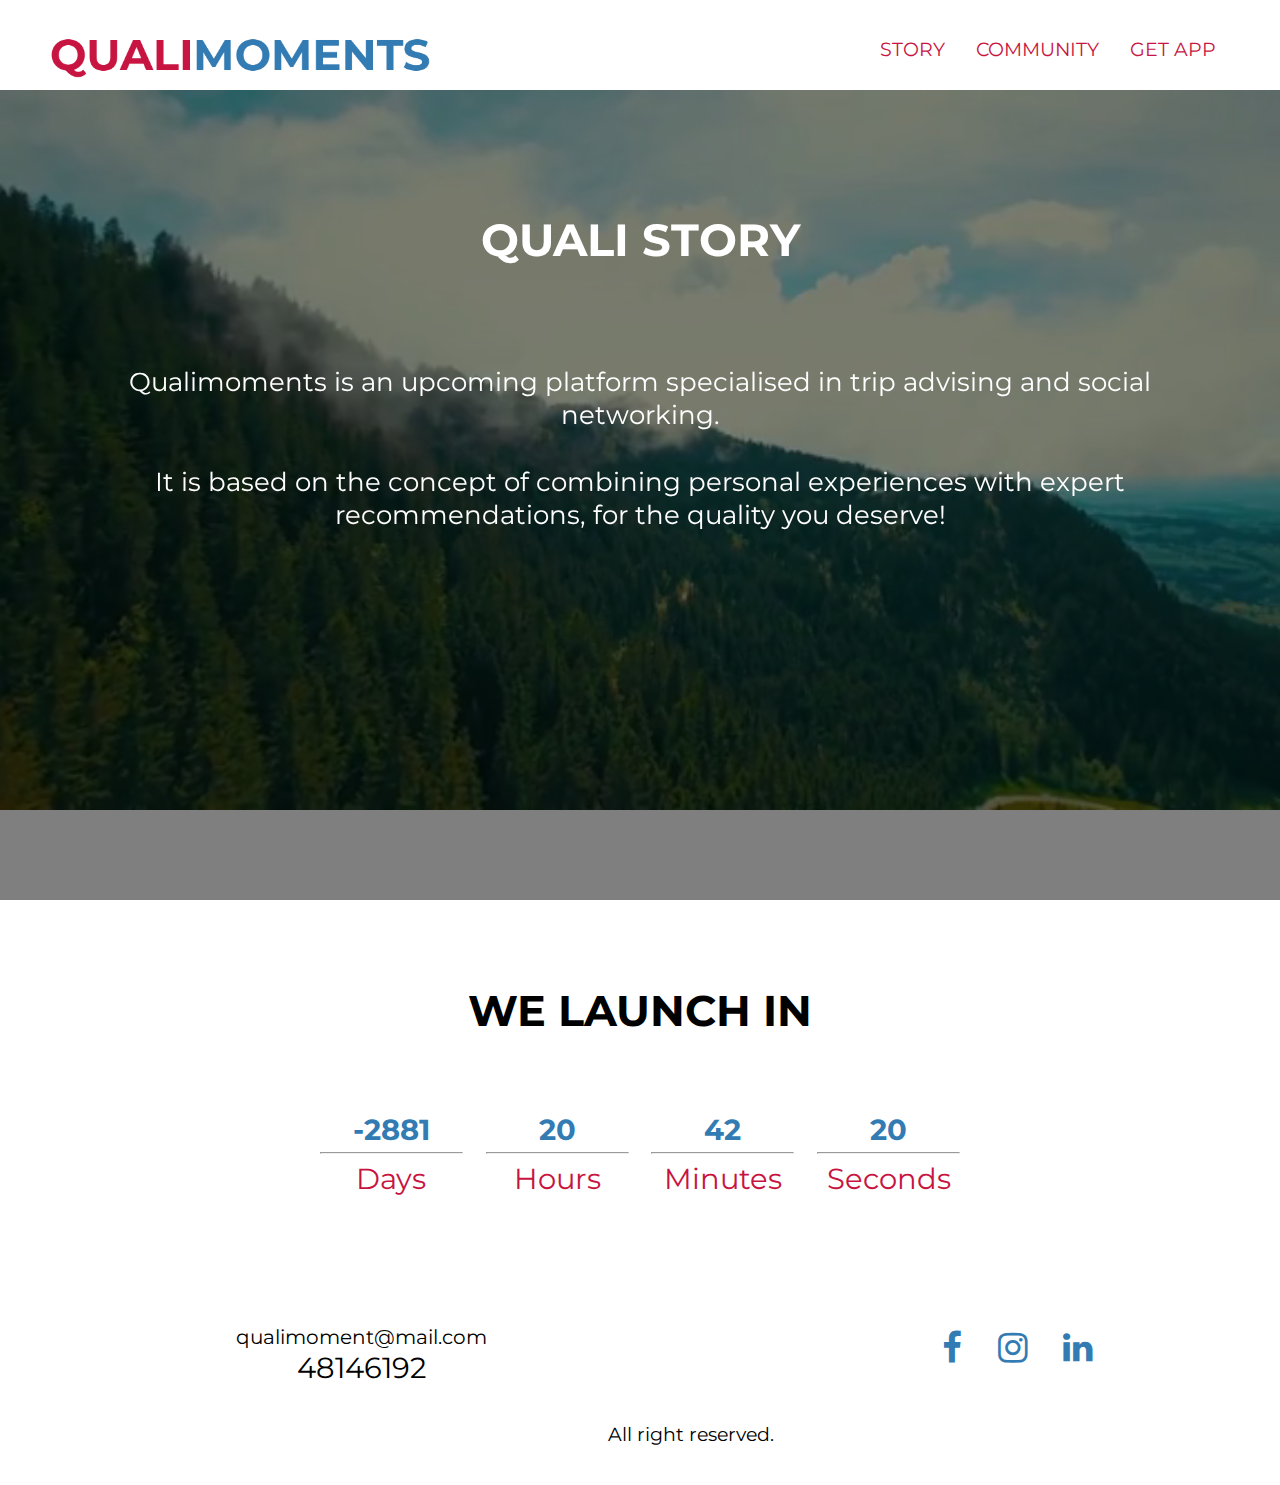
==== interaction/index.html @ 683f8f5b "Added the animation to the index and community pages" ====
<!DOCTYPE html>
<html>
<!-- Based on template from csslayoutgenerator.com -->

<head>
  <meta charset="utf-8" />
  <!--[if lt IE 9]><script src="https://cdnjs.cloudflare.com/ajax/libs/html5shiv/3.7.3/html5shiv.min.js"></script><![endif]-->
  <title>Qualimoments</title>
  <meta name="viewport" content="width=device-width, initial-scale=1">
  <meta name="keywords" content="" />
  <meta name="description" content="" />
  <link href="css/reset.css" rel="stylesheet">
  <link href="css/style.css" rel="stylesheet">
  <link href="https://fonts.googleapis.com/css?family=Montserrat" rel="stylesheet">
    
<link rel="stylesheet" href="https://cdnjs.cloudflare.com/ajax/libs/font-awesome/4.7.0/css/font-awesome.min.css">
    
</head>

<body>

  <div id="wrapper">
<!-- the heading of the page -->

      <header class="header">
      <div id="top">
      <img id="logo" src="images/logo.svg" alt="qualimoments">

      <nav class="dropdown">
      <img id="burger" src="images/menu.png" alt="menu" onclick="myFunction()" class="dropbtn">
      <ul id="myDropdown" class="dropdown-content">
      <li><a href="index.html">STORY</a></li>
      <li ><a href="Community.html">COMMUNITY</a></li>
      <li><a href="App.html">App</a></li>
      </ul>
      </nav>
          
      <nav id="tablet">
        <ul>
         <li><a href="index.html">STORY</a></li>
         <li ><a href="Community.html">COMMUNITY</a></li>
         <li><a href="App.html">GET APP</a></li>
        </ul>
     </nav>
      </div>

    </header>
    <!-- .header-->

    <main>

    <article>
        
    <section id="myVideo">
    <video autoplay muted loop>
  <source src="images/video.mp4" type="video/mp4">
</video>    
    <div class="video">
    <h1 id="quali">QUALI STORY</h1>    
    <p id="story">Qualimoments is an upcoming platform specialised in trip advising and social networking.<br><br>
    It is based on the concept of combining personal experiences with expert recommendations, for the quality you deserve! 

    </p>
        </div>
    </section>
        
        
    <section id="launch">
    <h2>WE LAUNCH IN</h2>
        <div id="clockdiv">
  <div>
    <span class="days"></span>
      <hr>
    <div class="smalltext">Days</div>
  </div>
  <div>
    <span class="hours"></span>
      <hr>
    <div class="smalltext">Hours</div>
  </div>
  <div>
    <span class="minutes"></span>
      <hr>
    <div class="smalltext">Minutes</div>
  </div>
  <div>
    <span class="seconds"></span>
      <hr>
    <div class="smalltext">Seconds</div>
  </div>
</div>
    </section>
    </article>
        
    </main>
    <!-- .content -->

    <footer class="footer">
    
        <div id=contact>
    <address id="email" ><a id="mail" href="mailto:qualimoment@mail.com">qualimoment@mail.com</a>
    </address>
    
    <p>48146192</p>
        </div>
        
           <ul class="social-buttons">
                 <li><a href="https://www.facebook.com/qualimoments/" class="social-btn"><i class="fa fa-facebook"></i></a></li><!-- facebook -->
                 <li><a href="https://www.instagram.com/qualimoments/" class="social-btn"><i class="fa fa-instagram"></i></a></li><!-- instagram -->
                  <li><a href="https://www.linkedin.com/company/qualimoments" class="social-btn"><i class="fa fa-linkedin"></i></a></li><!-- linkedin -->
               </ul>
        
      <p id="right">All right reserved.</p>

      <!-- Based on template from csslayoutgenerator.com -->

    </footer>
    <!-- .footer -->


  </div>
  <!-- .wrapper -->
    <script src="js/javascript.js"></script>

</body>

</html>
---- interaction/css/style.css ----
/* Based on template from csslayoutgenerator.com */

@keyframes slide-up {
  from {
    margin-top: 100%;
    height: 100%; 
  }

  to {
    margin-top: 40%;
    height: 100%;
  }
}

@keyframes slide-up2 {
  from {
    margin-top: 50%;
    height: 100%; 
  }

  to {
    margin-top: 10%;
    height: 100%;
  }
}

@keyframes slide-up3 {
  from {
    margin-top: 50%;
    height: 100%; 
  }

  to {
    margin-top: 10%;
    height: 100%;
  }
}

@keyframes icon {
  from {
    margin-top: 50%;
    height: 100%; 
  }

  to {
    margin-top: 10%;
    height: 100%;
  }
}

@keyframes icon2 {
  from {
    margin-top: 50%;
    height: 100%; 
  }

  to {
    margin-top: -1%;
    height: 100%;
  }
}

@keyframes icon3 {
  from {
    margin-top: 8%;
    height: 100%; 
  }

  to {
    margin-top: -3%;
    height: 100%;
  }
}
body {    font-family: 'Montserrat', sans-serif;
  
}

strong {
  font-weight: bold;
}

h1,
h2,
h3,
h4,
h5,
h6 {
 
}

h1 {text-align: center;
   font-weight: bold; 
    font-size: 2.8em;  
}

p{text-align: center;
   font-size: 1em;
    line-height: 1.3em;
}

h2 {text-align: center;
    font-weight: bold; 
    font-size: 1.5em;  
}

#wrapper {
  max-width: 100%;
  margin: 0 auto;
}


/* Header
-----------------------------------------------------------------------------*/

header {
  height: 4em;
  background-color: white;
  padding: 1%;
}

#logo {width: 90%;
       grid-area:left;
       padding-top: 3%;
}

#burger {width: 110%;
         padding-right:13%;
         padding-top:20%;
}

#top { display: grid;
       grid-template-areas:
       'left left right';
       padding-left: 3%;
       padding-right:  3%;
}

.dropdown {
    position: relative;
    display: inline-block;
    grid-area:right;
}

.dropdown-content {
    display: none;
    position: absolute;
    background-color: white;
    width: 58vh;
    box-shadow: 0px 8px 16px 0px rgba(0,0,0,0.2);
    z-index: 1;
    transform: translateX(-86%);
}

.dropdown-content a {
    color: black;
    padding: 12px 16px;
    text-decoration: none;
    display: block;
    text-align: center;
}

.dropdown-content a:hover {background-color: #ddd}

.show {display:block;}

nav {
  text-align: right;

}

li { display: inline;
}


/* Middle
-----------------------------------------------------------------------------*/

#tablet {display: none;
    
}

#myVideo {
    position: relative;
    text-align: center;
    overflow: hidden;
    height:100vh;
}

.video {
    position: absolute;
    top: 0;
    background: rgba(0, 0, 0, 0.5);
    color: white;
    height: 100%;
    
    
}
video{
    height:100%;
    transform: translateX(-50%); 
    
}

.source{
    height: 100%
}

#quali{
    margin-top: 40%;
    margin-left: 1%;
    margin-right: 1%;
    animation-name: slide-up;
    animation-duration: 1s;
}

#story{padding: 5%;
       margin-top: 3%;
       font-size: 1.3em;
   
}

#launch{
    margin-top: 7%;
}

#clockdiv{display:flex;
         justify-content: space-between;
         margin-left: 6%;
         margin-right: 6%;
    
         
}

#clockdiv > div{
   margin-top: 5%;
    background-color: white;
    display: inline-block;
    text-align: center;
    
}

#clockdiv div > span{
    color: #337bb3;
    font-weight: bolder;
    display: inline-block;
    
}

.smalltext{
    padding-top: 2%;
    font-size: 0.7em;
    color: #c71441;
}

hr {width: 13vw;
    
}



#welcome {margin-top: 2%;
          
}

#community {font-size:2em; 
            margin-top: 5%;
            margin-bottom: 8%;
            margin-left: 2%;
            margin-right: 2%;
}



#intro {background-color: #337bb3;
        color: white;
        padding-top: 7%;
        padding-bottom:7%;
}


.page2 {padding: 3%;
}


#reviews {display: flex;
          flex-wrap: nowrap;
          text-align: center;
          width: 100%;
          overflow-x: auto;
          margin-left: 4%;
        
    }
#reviews div{min-width:70vw;
             padding:7%;
             font-size: 0.8em;
}

h6 {color:  #c71441;
    margin-top: 5%;
    font-weight: bold;
}

#How {margin-top: 8%;
}


#features {margin-top: 8%;
           background-color: #337bb3;
           color: white;
           text-align: center;
           padding-bottom: 8%;
}
#sign {margin-bottom: 8%;
       padding-top: 8%;       
}


#get {font-size:2em; 
            margin-top: 5%;
            margin-bottom: 8%;
            margin-left: 2%;
            margin-right: 2%;
}
#blue {text-align: center;}

.icons {
    color: white;
    margin-top: 8%;    
}



.i {font-weight: bold;  
    animation-name: icon;
    animation-duration: 1s;
}

.fas { margin-right:4%;
       font-size: 1.4em;    
}

#keep {margin-top: 8%;
       text-align: center;    
}

#subscribe {margin: 5%;
}

h4 {margin: auto;
    margin-top: 4%;
    border:1px inset; 
    border-radius: 12px;
    max-width: 50%;
    padding-top: 1.5%;
    padding-bottom: 1.5%;
}

button {background-color:#c71441;
        color: white;
        border-radius: 12px;
        width: 50%;
        padding-top: 1.5%;
        padding-bottom: 1.5%;
        margin-top: 2%;
    
}

#wait { padding: 4%;
        display: block;
        margin: auto;
}

#app {max-width: 95%;
      padding-top:8%;
      padding-bottom:8%;
      display: block;
      margin: auto;
    }

.download {max-width: 50%;
           padding-bottom: 8%;
           display: block;
           margin-left: auto;
           margin-right: auto;
          
}
#google {max-width: 49%;}

/* Footer
-----------------------------------------------------------------------------*/

footer {
  height: auto;
  padding-top: 7%;
  font-size: 0.6em;
  padding-bottom: 3%;
  text-align: center;
  
}

#email {text-align: center;
       
}
#mail {text-decoration: none;
       font-size: 0.7em;  
       color: black;       
}
#contact {font-size: 2em;
          margin-bottom:5%;
          margin-top: 5%;
          
}

/*Here goes Social Media*/
.social-buttons {text-align: center;
padding-left: 2%;
padding-bottom: 2%;
}


.social-btn {font-size: 3em;
margin: 1%;
text-align: center;
color: #337bb3;
}


    
    /* ---------768px -------- */
@media only screen and (min-width: 768px) { /* gul */
.dropdown {display: none;
}
     
 #tablet {display: flow-root;
          margin-top: 5%; 
          grid-area:right;        
}
    
#logo { max-width: 80%;
        
    }
    
#top{display: grid;
     grid-template-areas:
     'left right right';
     padding-left: 3%;
     padding-right:  3%;
        
}    
#tablet ul li a {
        color: #c71441;
        text-decoration: none;
        font-size:1.2em; 
}
    
#tablet a:hover{color: black;
}
    
 #tablet ul li {padding: 2%;
}
    
#myVideo {height:70vh; 
}
  
video{transform: translateX(0);
    height:auto;
    width:100%
    }
.video {height: 100%;

    
}
    
#quali{margin-top: 10%;
       margin-left:  0%;
       margin-right:  0%;
    animation: slide-up2;
    animation-duration: 1s;
}
    
#story {font-size: 1.5em;
        
 }  
    
#launch{margin-bottom: -2%;
}    
    
#clockdiv{margin-left: 25%;
          margin-right: 25%;
          margin-top: 4%;
}
    
#clockdiv div > span{ font-size: 1.2em;
}
    
hr {width: 10vw;
}

    
.smalltext{font-size: 1.2em;
}

#intro {font-size: 1.3em;
        
}
    
#reviews div{min-width:60vw;
             padding:2%;
             font-size:1em;
}
#three {display: flex;
        justify-content: space-around;
}
    
#sign {padding-top:5%; 
       margin-bottom: 5%;
}
    
.icons {margin-top:2%;
        max-width: 33%;
       animation-name: icon2;
       animation-duration: 1s;
}
    
    
.i {margin-bottom: 2%;
    
        
    }
    
#click {display: flex;
        justify-content: space-between;
        padding-left:23%;
        padding-right: 23%;
        margin-top: 1%;
}
    
button {max-width:40%;
        margin-top: 1%;
        margin-bottom: 1%;
}       
h4 {width: 40%;
    margin: 0%;
    margin-top: 1%;
    margin-bottom: 1%;
    } 
    
#keep{margin-bottom: -2%;
    
    }

#wait {font-size: 1.5em;
       max-width: 77%;
       padding-top: 0%;
}    
#app {width: 60%;
      padding: 0%;
    
}
    
#subscribe{margin:3%;
        
    }
    
#google{height: 3em;
        max-width: 20%;
        padding-left: 20%;
        
} 
    
#apple { max-width: 20%;
         height: 3em;
         padding-right: 20%;
        
    }   
#stores {display: flex;
         justify-content: space-around;
         margin-top:5%; 
     
}
    
.download {
           padding-bottom: 0%;
           margin-right: 0%;
           margin-left: 0%;
    } 
    
#mobile {display: none;}
    
#contact {grid-area:left;
} 
.social-buttons {grid-area:right;
                 margin-top: 5%;
                 padding-top:3.5%;
}
#right {grid-area:bottom;
        margin-left: 7%;
}
    
.footer {display: grid;
         grid-template-areas:
         'left  right'
         'bottom bottom' ;
          margin-top: 2%;
}
}

   /* ---------- 1000px ----------- */
@media only screen and (min-width: 1000px) { /* gul */
#tablet {margin-top: 4%; 
                 
}

#story { font-size: 1.6em;
        
    }  
    
#myVideo {height:90vh; 
}
    
#quali {animation-name: slide-up3;
        animation-duration: 1s;
    }
#launch h2 {font-size:2.7em;
    
}
    
   
#clockdiv div > span{ font-size: 1.8em;
}
    
hr {width: 11vw;
}

    
.smalltext{font-size: 1.8em;
}
    
  #community {font-size:2.3em; 
            margin-top: 3%;
            margin-bottom: 3%;
            
}
    
#intro {padding-top: 3%;
        padding-bottom:3%;
}
    
#intro p{display: block;
        margin: auto;
        max-width: 70%;
        font-size:1.3em; 
    }
#welcome {margin-top: 2%;
    }
    
#How { font-size: 2em;
       margin-top: 4%;
}
    
#reviews div{min-width:30vw;
             padding:2%;
             font-size:1.2em;
}
    
#sign {font-size: 2em;
       padding-top:4%;
}
 
#features {margin-top: 4%;
           padding-bottom: 4%;
}
    
.icons {margin-top:0%;
        max-width: 33%;
        animation-name: icon3;
        animation-duration: 1s;
}

.i {font-size: 1.3em;
}

button {max-width:47%;
        margin-top: 1%;
        margin-bottom: 1%;
}       
h4 {width: 47%;
    margin: 0%;
    margin-top: 1%;
    margin-bottom: 1%;
    } 
    
    
#click {
        padding-left:20%;
        padding-right:20%;
        margin-top: 1%;
}

        
#keep { margin-top: 4%;
}
 
#keep h2 {font-size: 2em;
    }  
#subscribe {font-size: 1.6em;
        
    }
#contact {font-size: 3em;
}
    /*
.get {grid-area: menu;} 
#wait{grid-area: left;
       margin: 0%;
       padding: 0%;
}
#app {grid-area: right;
      margin: 0%;
      display:inline-block;
       }
#stores {grid-area: bottom;}
        
#article {display: grid;
        grid-template-areas:
         'menu  right'
         'left  right'
         'bottom  right';
}    
    
    #mobile {display: none;} */
   
 #article{ display: flex;
           justify-content: space-around;
          margin-top: 8%;
          padding-left: 8%;
          padding-right: 8%;
    }
 #app{ display: none;}


  
  #get {font-size:2.3em; 
        margin-top: 3%;
        margin-bottom: 3%;
       text-align: left;
       margin-left: 0%;
            
}

    
#wait {text-align: left;
       margin: 0%;
       padding-left: 0%;
}
#google {padding-left: 0%;
         max-width: 100%;}

#apple {max-width: 100%;}
    
#flex { max-width: 50%; 
        }
 
#mobile {display: flow-root;
        width: 50%;
          
}
.download {padding-right: 15%;} 

.social-buttons{font-size: 1.2em;
}
    
.social-buttons li{padding-left: 4%;
}
    
 #right { font-size: 2em;
          margin-left: 8%;
    }

  
}
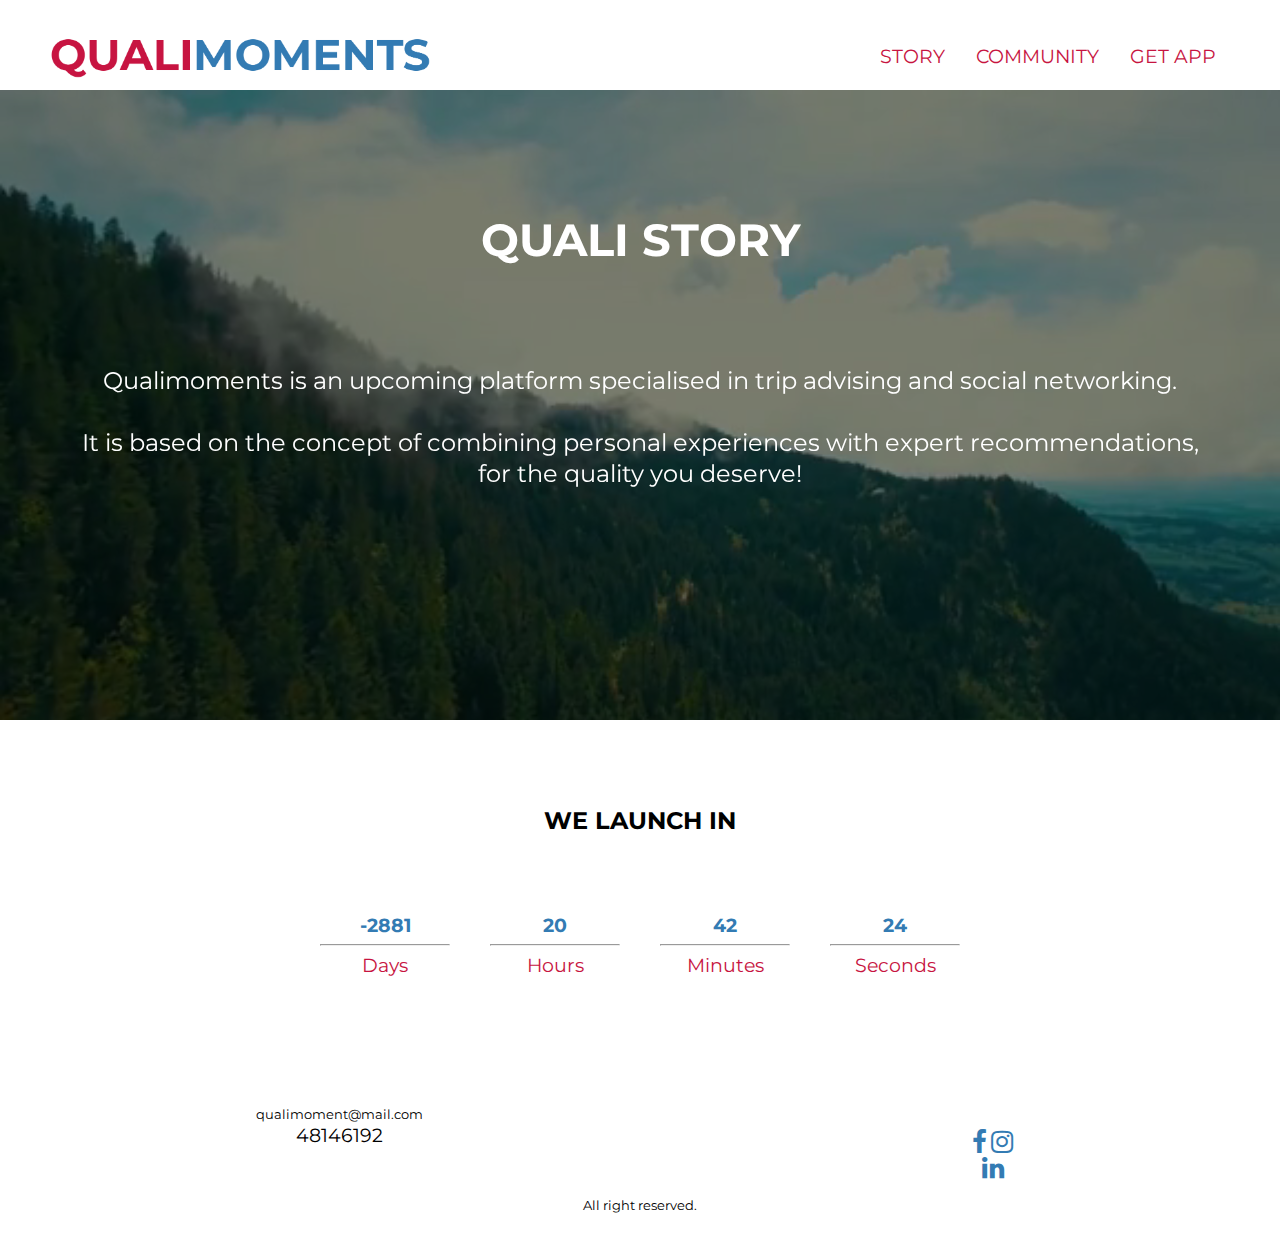
==== commit f9178224: "minor thing in the desk top virsion" ====
--- a/interaction/index.html
+++ b/interaction/index.html
@@ -31,7 +31,7 @@
       <ul id="myDropdown" class="dropdown-content">
       <li><a href="index.html">STORY</a></li>
       <li ><a href="Community.html">COMMUNITY</a></li>
-      <li><a href="App.html">App</a></li>
+      <li><a href="App.html">GET APP</a></li>
       </ul>
       </nav>
           
@@ -96,7 +96,7 @@
     <!-- .content -->
 
     <footer class="footer">
-    
+    <div id="last">
         <div id=contact>
     <address id="email" ><a id="mail" href="mailto:qualimoment@mail.com">qualimoment@mail.com</a>
     </address>
@@ -109,8 +109,9 @@
                  <li><a href="https://www.instagram.com/qualimoments/" class="social-btn"><i class="fa fa-instagram"></i></a></li><!-- instagram -->
                   <li><a href="https://www.linkedin.com/company/qualimoments" class="social-btn"><i class="fa fa-linkedin"></i></a></li><!-- linkedin -->
                </ul>
+        </div>
+      <p id="right">All right reserved.</p>
         
-      <p id="right">All right reserved.</p>
 
       <!-- Based on template from csslayoutgenerator.com -->
 
--- a/interaction/css/style.css
+++ b/interaction/css/style.css
@@ -376,6 +376,7 @@
       display: block;
       margin: auto;
     }
+#mobile {display: none;}
 
 .download {max-width: 50%;
            padding-bottom: 8%;
@@ -585,29 +586,43 @@
            margin-left: 0%;
     } 
     
-#mobile {display: none;}
-    
-#contact {grid-area:left;
+
+    
+#last {display: flex;
+       justify-content: space-between;
+       margin-left: 20%;
+       margin-right: 20%;
 } 
-.social-buttons {grid-area:right;
+    
+    #contact{max-width: 50%;}
+.social-buttons {font-size: 0.9em;
                  margin-top: 5%;
                  padding-top:3.5%;
-}
-#right {grid-area:bottom;
-        margin-left: 7%;
-}
-    
-.footer {display: grid;
-         grid-template-areas:
-         'left  right'
-         'bottom bottom' ;
+                 max-width: 50%;
+}
+    
+    .social-btn{margin-right: 1%;}
+        
+    }
+#right {font-size: 1.4em;}
+    
+.footer {
           margin-top: 2%;
+         
 }
 }
 
    /* ---------- 1000px ----------- */
 @media only screen and (min-width: 1000px) { /* gul */
-#tablet {margin-top: 4%; 
+
+.header{height: 3em;
+}
+    
+#logo {padding-top: 0%;
+}
+    
+#tablet {margin-top: 2%;
+         font-size: 1.4em;
                  
 }
 
@@ -669,14 +684,17 @@
  
 #features {margin-top: 4%;
            padding-bottom: 4%;
+           
 }
     
 .icons {margin-top:0%;
         max-width: 33%;
         animation-name: icon3;
         animation-duration: 1s;
-}
-
+        
+}
+ 
+    
 .i {font-size: 1.3em;
 }
 
@@ -765,15 +783,21 @@
           
 }
 .download {padding-right: 15%;} 
+  
 
 .social-buttons{font-size: 1.2em;
-}
+    
+}
+    
+.social-buttons li a:hover{color:#7bacd2; }
     
 .social-buttons li{padding-left: 4%;
 }
     
  #right { font-size: 2em;
-          margin-left: 8%;
+          padding-left: 45%;
+          
+          
     }
 
   
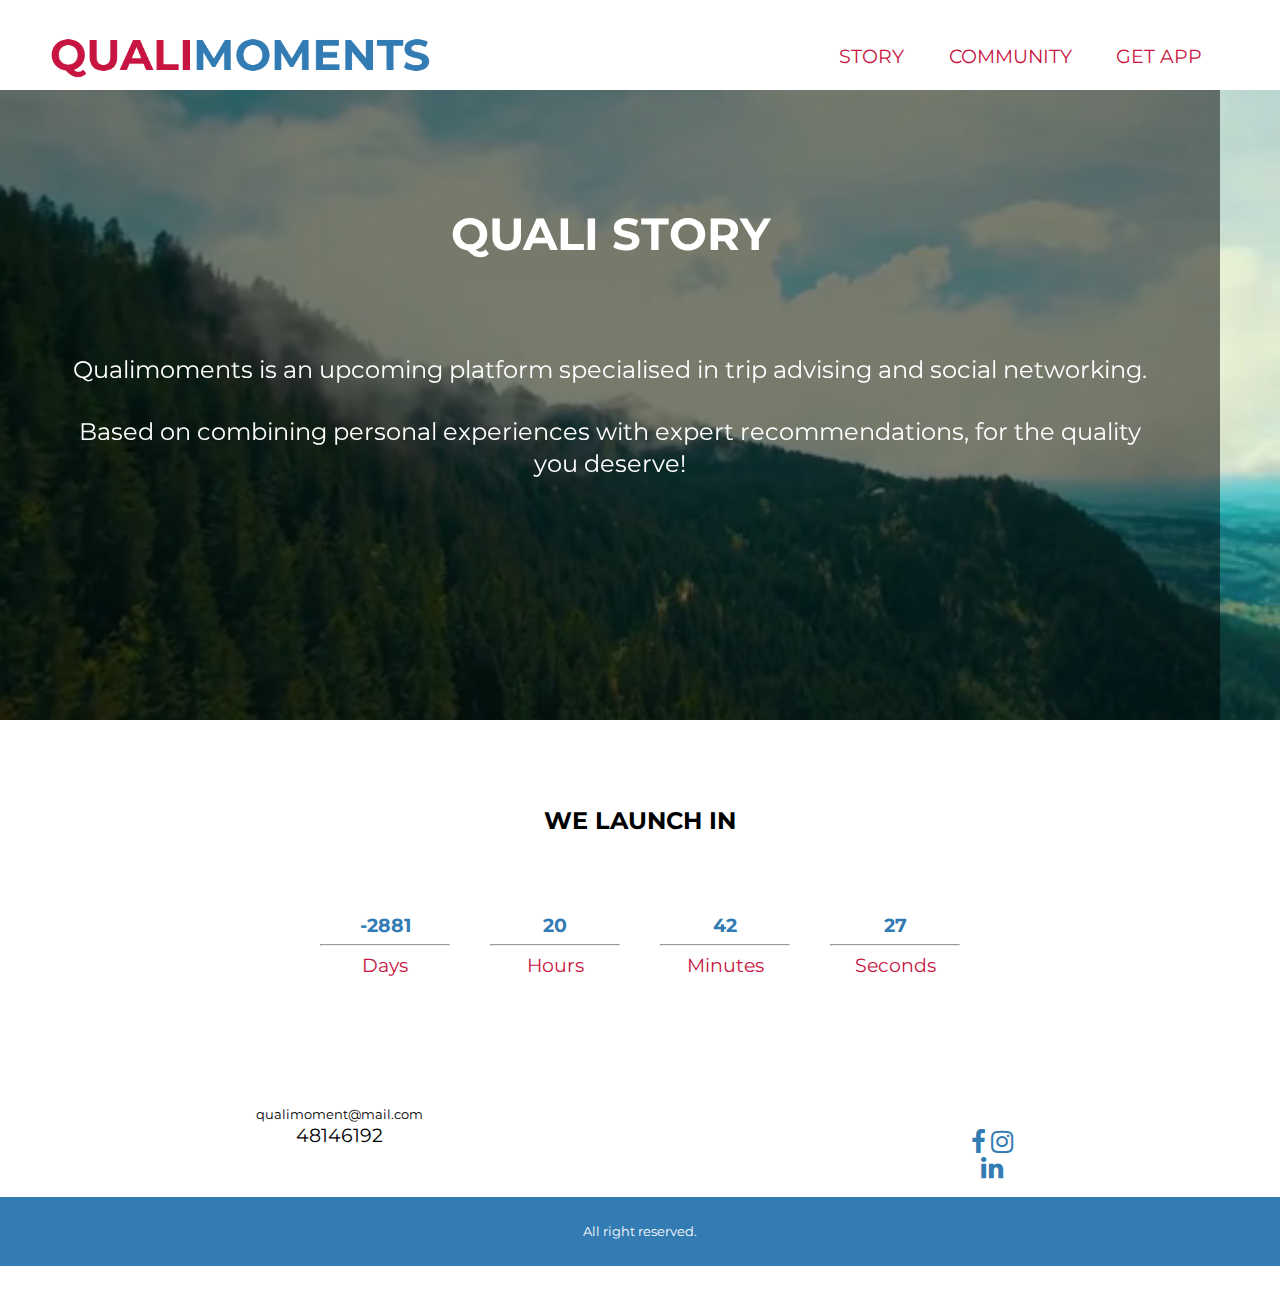
==== commit 3d3e90c4: "Adjust the index page (mobile version)" ====
--- a/interaction/index.html
+++ b/interaction/index.html
@@ -57,8 +57,8 @@
 </video>    
     <div class="video">
     <h1 id="quali">QUALI STORY</h1>    
-    <p id="story">Qualimoments is an upcoming platform specialised in trip advising and social networking.<br><br>
-    It is based on the concept of combining personal experiences with expert recommendations, for the quality you deserve! 
+    <p id="story">Qualimoments is an upcoming platform specialised in trip advising and social networking. <br><br>
+    Based on combining personal experiences with expert recommendations, for the quality you deserve! 
 
     </p>
         </div>
--- a/interaction/css/style.css
+++ b/interaction/css/style.css
@@ -123,9 +123,9 @@
        padding-top: 3%;
 }
 
-#burger {width: 110%;
+#burger {width: 12vw;
          padding-right:13%;
-         padding-top:20%;
+         padding-top:5%;
 }
 
 #top { display: grid;
@@ -140,6 +140,7 @@
     display: inline-block;
     grid-area:right;
 }
+
 
 .dropdown-content {
     display: none;
@@ -148,12 +149,12 @@
     width: 58vh;
     box-shadow: 0px 8px 16px 0px rgba(0,0,0,0.2);
     z-index: 1;
-    transform: translateX(-86%);
+    transform: translateX(-82.8%);
 }
 
 .dropdown-content a {
     color: black;
-    padding: 12px 16px;
+    
     text-decoration: none;
     display: block;
     text-align: center;
@@ -169,6 +170,8 @@
 }
 
 li { display: inline;
+     margin-bottom: 2%;
+    margin-right: 2%;
 }
 
 
@@ -398,6 +401,11 @@
   text-align: center;
   
 }
+
+#right { background-color:  #337bb3;
+         color: white;
+         padding-bottom: 2%;
+         padding-top: 2%;}
 
 #email {text-align: center;
        
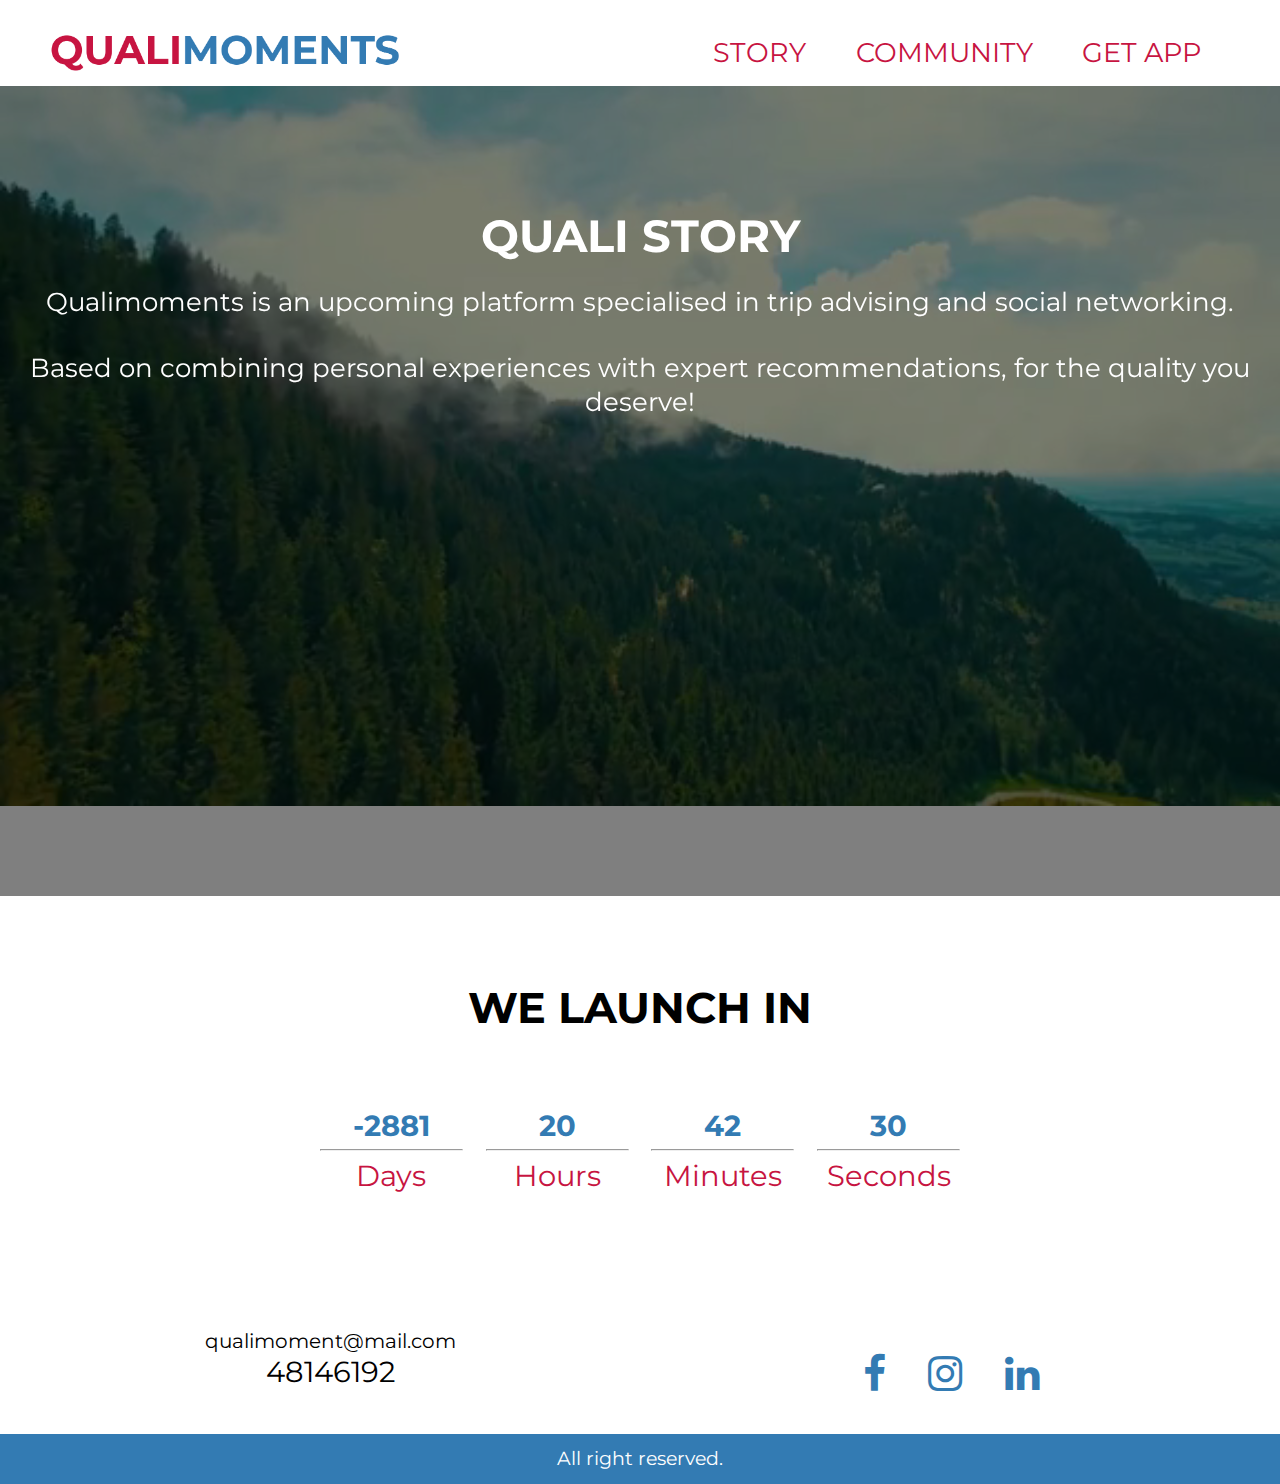
==== commit 76b1c722: "last modification" ====
--- a/interaction/index.html
+++ b/interaction/index.html
@@ -56,11 +56,13 @@
   <source src="images/video.mp4" type="video/mp4">
 </video>    
     <div class="video">
+       
     <h1 id="quali">QUALI STORY</h1>    
     <p id="story">Qualimoments is an upcoming platform specialised in trip advising and social networking. <br><br>
     Based on combining personal experiences with expert recommendations, for the quality you deserve! 
 
     </p>
+        
         </div>
     </section>
         
--- a/interaction/css/style.css
+++ b/interaction/css/style.css
@@ -205,7 +205,7 @@
 }
 
 .source{
-    height: 100%
+    height: 100%;
 }
 
 #quali{
@@ -397,7 +397,7 @@
   height: auto;
   padding-top: 7%;
   font-size: 0.6em;
-  padding-bottom: 3%;
+  
   text-align: center;
   
 }
@@ -433,16 +433,15 @@
 color: #337bb3;
 }
 
-
-    
-    /* ---------768px -------- */
-@media only screen and (min-width: 768px) { /* gul */
+   /* ---------560px -------- */
+@media only screen and (min-width: 560px) { /* gul */
+    
 .dropdown {display: none;
 }
      
  #tablet {display: flow-root;
           margin-top: 5%; 
-          grid-area:right;        
+          grid-area:right;           
 }
     
 #logo { max-width: 80%;
@@ -452,33 +451,69 @@
 #top{display: grid;
      grid-template-areas:
      'left right right';
-     padding-left: 3%;
-     padding-right:  3%;
+     margin-top: 2%;
         
 }    
 #tablet ul li a {
         color: #c71441;
         text-decoration: none;
-        font-size:1.2em; 
+        font-size:0.8em; 
 }
     
 #tablet a:hover{color: black;
 }
     
+
+    
  #tablet ul li {padding: 2%;
 }
     
-#myVideo {height:70vh; 
+       
+#myVideo {height:58vh; 
 }
   
 video{transform: translateX(0);
     height:auto;
     width:100%
     }
+.video {height: auto; 
+        padding-bottom: 10%;
+}
+    
+    #story{padding: 0%;
+       margin-top: 2%;
+}
+
+#quali {
+        margin-top: 13%;
+        
+    }
+    
+
+    
+}
+    
+    /* ---------768px -------- */
+@media only screen and (min-width: 768px) { /* gul */
+
+ #myVideo {height:68vh; 
+}
+   
+
 .video {height: 100%;
-
-    
-}
+        margin-top: 0%;
+            
+}
+    
+#tablet ul li a {
+        color: #c71441;
+        text-decoration: none;
+        font-size:1.3em; 
+}
+    
+#top {margin-top: 1%;
+        
+    }
     
 #quali{margin-top: 10%;
        margin-left:  0%;
@@ -513,12 +548,17 @@
         
 }
     
+   
+#reviews {margin-left: 0%;
+}
+    
 #reviews div{min-width:60vw;
              padding:2%;
              font-size:1em;
 }
 #three {display: flex;
         justify-content: space-around;
+        font-size: 1.1em;
 }
     
 #sign {padding-top:5%; 
@@ -526,7 +566,7 @@
 }
     
 .icons {margin-top:2%;
-        max-width: 33%;
+       width: 29%;
        animation-name: icon2;
        animation-duration: 1s;
 }
@@ -544,11 +584,11 @@
         margin-top: 1%;
 }
     
-button {max-width:40%;
+button {width:45%;
         margin-top: 1%;
         margin-bottom: 1%;
 }       
-h4 {width: 40%;
+h4 {width: 45%;
     margin: 0%;
     margin-top: 1%;
     margin-bottom: 1%;
@@ -598,20 +638,22 @@
     
 #last {display: flex;
        justify-content: space-between;
-       margin-left: 20%;
-       margin-right: 20%;
+       margin-left: 16%;
+       margin-right: 16%;
 } 
     
-    #contact{max-width: 50%;}
+   
+
 .social-buttons {font-size: 0.9em;
                  margin-top: 5%;
                  padding-top:3.5%;
-                 max-width: 50%;
-}
-    
-    .social-btn{margin-right: 1%;}
-        
-    }
+                 width: 50%;
+                 text-align: right;
+}
+    
+    .social-btn{padding-right: 5%;}
+        
+    
 #right {font-size: 1.4em;}
     
 .footer {
@@ -623,16 +665,19 @@
    /* ---------- 1000px ----------- */
 @media only screen and (min-width: 1000px) { /* gul */
 
-.header{height: 3em;
+.header{height: 3em; 
+        padding-bottom: 2%;
 }
     
 #logo {padding-top: 0%;
 }
     
 #tablet {margin-top: 2%;
-         font-size: 1.4em;
-                 
-}
+         font-size: 1.3em;
+}
+    
+
+
 
 #story { font-size: 1.6em;
         
@@ -640,6 +685,7 @@
     
 #myVideo {height:90vh; 
 }
+    .video {width: 100%;}
     
 #quali {animation-name: slide-up3;
         animation-duration: 1s;
@@ -684,6 +730,21 @@
 #reviews div{min-width:30vw;
              padding:2%;
              font-size:1.2em;
+}
+    
+    
+::-webkit-scrollbar {
+    width: 12px;
+}
+ 
+::-webkit-scrollbar-track {
+    -webkit-box-shadow: inset 0 0 6px rgba(0,0,0,0.3); 
+    border-radius: 10px;
+}
+ 
+::-webkit-scrollbar-thumb {
+    border-radius: 10px;
+    -webkit-box-shadow: inset 0 0 6px rgba(0,0,0,0.5); 
 }
     
 #sign {font-size: 2em;
@@ -793,20 +854,23 @@
 .download {padding-right: 15%;} 
   
 
-.social-buttons{font-size: 1.2em;
-    
-}
+.social-buttons{font-size: 1.4em;
+    
+}
+    
+   
     
 .social-buttons li a:hover{color:#7bacd2; }
     
-.social-buttons li{padding-left: 4%;
-}
+
     
  #right { font-size: 2em;
-          padding-left: 45%;
+          padding-top: 1%;
+          padding-bottom: 1%;
           
-          
-    }
+}
+    
+#appfooter {padding-top: 2%;}
 
   
 }    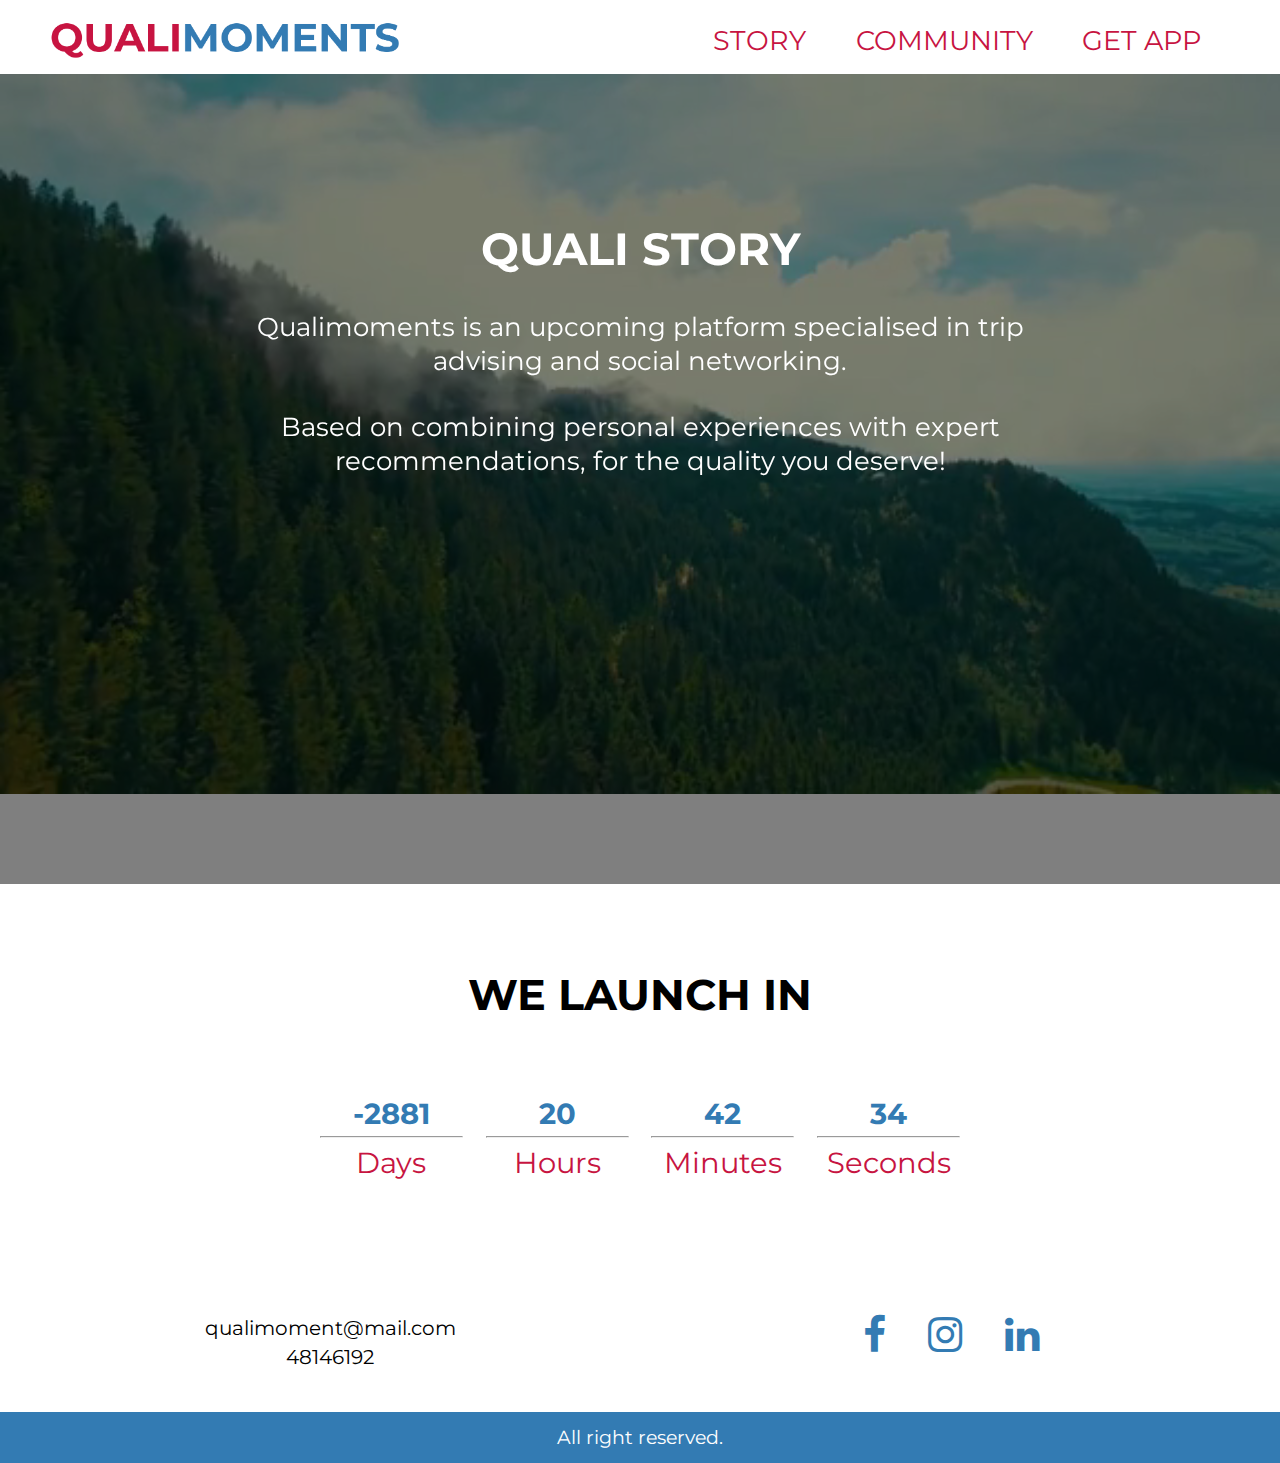
==== commit cff8a3db: "the last virsion" ====
--- a/interaction/index.html
+++ b/interaction/index.html
@@ -12,8 +12,8 @@
   <link href="css/reset.css" rel="stylesheet">
   <link href="css/style.css" rel="stylesheet">
   <link href="https://fonts.googleapis.com/css?family=Montserrat" rel="stylesheet">
-    
-<link rel="stylesheet" href="https://cdnjs.cloudflare.com/ajax/libs/font-awesome/4.7.0/css/font-awesome.min.css">
+  <link rel="stylesheet" href="https://cdnjs.cloudflare.com/ajax/libs/font-awesome/4.7.0/css/font-awesome.min.css">
+<link rel="icon" type="image/png"  href="images/icon.png" />
     
 </head>
 
@@ -100,10 +100,10 @@
     <footer class="footer">
     <div id="last">
         <div id=contact>
-    <address id="email" ><a id="mail" href="mailto:qualimoment@mail.com">qualimoment@mail.com</a>
+    <address><a class="mail" href="mailto:qualimoment@mail.com">qualimoment@mail.com</a>
     </address>
     
-    <p>48146192</p>
+    <a  class="mail" href="tel:4814192">48146192</a>
         </div>
         
            <ul class="social-buttons">
--- a/interaction/css/style.css
+++ b/interaction/css/style.css
@@ -113,9 +113,10 @@
 -----------------------------------------------------------------------------*/
 
 header {
-  height: 4em;
+  height: 3em;
   background-color: white;
   padding: 1%;
+  
 }
 
 #logo {width: 90%;
@@ -139,6 +140,7 @@
     position: relative;
     display: inline-block;
     grid-area:right;
+    
 }
 
 
@@ -150,6 +152,7 @@
     box-shadow: 0px 8px 16px 0px rgba(0,0,0,0.2);
     z-index: 1;
     transform: translateX(-82.8%);
+    padding-top: 7%;
 }
 
 .dropdown-content a {
@@ -158,6 +161,7 @@
     text-decoration: none;
     display: block;
     text-align: center;
+    
 }
 
 .dropdown-content a:hover {background-color: #ddd}
@@ -170,8 +174,9 @@
 }
 
 li { display: inline;
-     margin-bottom: 2%;
+     margin-bottom: 3%;
     margin-right: 2%;
+    
 }
 
 
@@ -407,12 +412,11 @@
          padding-bottom: 2%;
          padding-top: 2%;}
 
-#email {text-align: center;
-       
-}
-#mail {text-decoration: none;
+
+.mail {text-decoration: none;
        font-size: 0.7em;  
-       color: black;       
+       color: black; 
+    
 }
 #contact {font-size: 2em;
           margin-bottom:5%;
@@ -545,15 +549,19 @@
 }
 
 #intro {font-size: 1.3em;
-        
-}
-    
+        padding-top: 3%;
+        padding-bottom:3%;
+        
+}
+#How {margin-bottom: 8%;} 
    
 #reviews {margin-left: 0%;
+          
 }
     
 #reviews div{min-width:60vw;
              padding:2%;
+             padding-top: 0%;
              font-size:1em;
 }
 #three {display: flex;
@@ -645,8 +653,8 @@
    
 
 .social-buttons {font-size: 0.9em;
-                 margin-top: 5%;
-                 padding-top:3.5%;
+                 margin-top: 4%;
+                 padding-top:1.5%;
                  width: 50%;
                  text-align: right;
 }
@@ -665,8 +673,8 @@
    /* ---------- 1000px ----------- */
 @media only screen and (min-width: 1000px) { /* gul */
 
-.header{height: 3em; 
-        padding-bottom: 2%;
+.header{ 
+        padding-bottom: 1%;
 }
     
 #logo {padding-top: 0%;
@@ -677,9 +685,15 @@
 }
     
 
-
+#top {margin-top: 0%;}
 
 #story { font-size: 1.6em;
+         width: 60%;
+         border: 1px none #000000;
+         word-break: normal;
+    display: block;
+    margin: auto;
+    margin-top: 3%;
         
     }  
     
@@ -687,7 +701,8 @@
 }
     .video {width: 100%;}
     
-#quali {animation-name: slide-up3;
+#quali {margin-top: 12%;
+    animation-name: slide-up3;
         animation-duration: 1s;
     }
 #launch h2 {font-size:2.7em;
@@ -711,8 +726,8 @@
             
 }
     
-#intro {padding-top: 3%;
-        padding-bottom:3%;
+#intro {padding-top: 0.5%;
+        padding-bottom:0.5%;
 }
     
 #intro p{display: block;
@@ -725,10 +740,12 @@
     
 #How { font-size: 2em;
        margin-top: 4%;
+       margin-bottom: 4%;
 }
     
 #reviews div{min-width:30vw;
-             padding:2%;
+            
+             
              font-size:1.2em;
 }
     
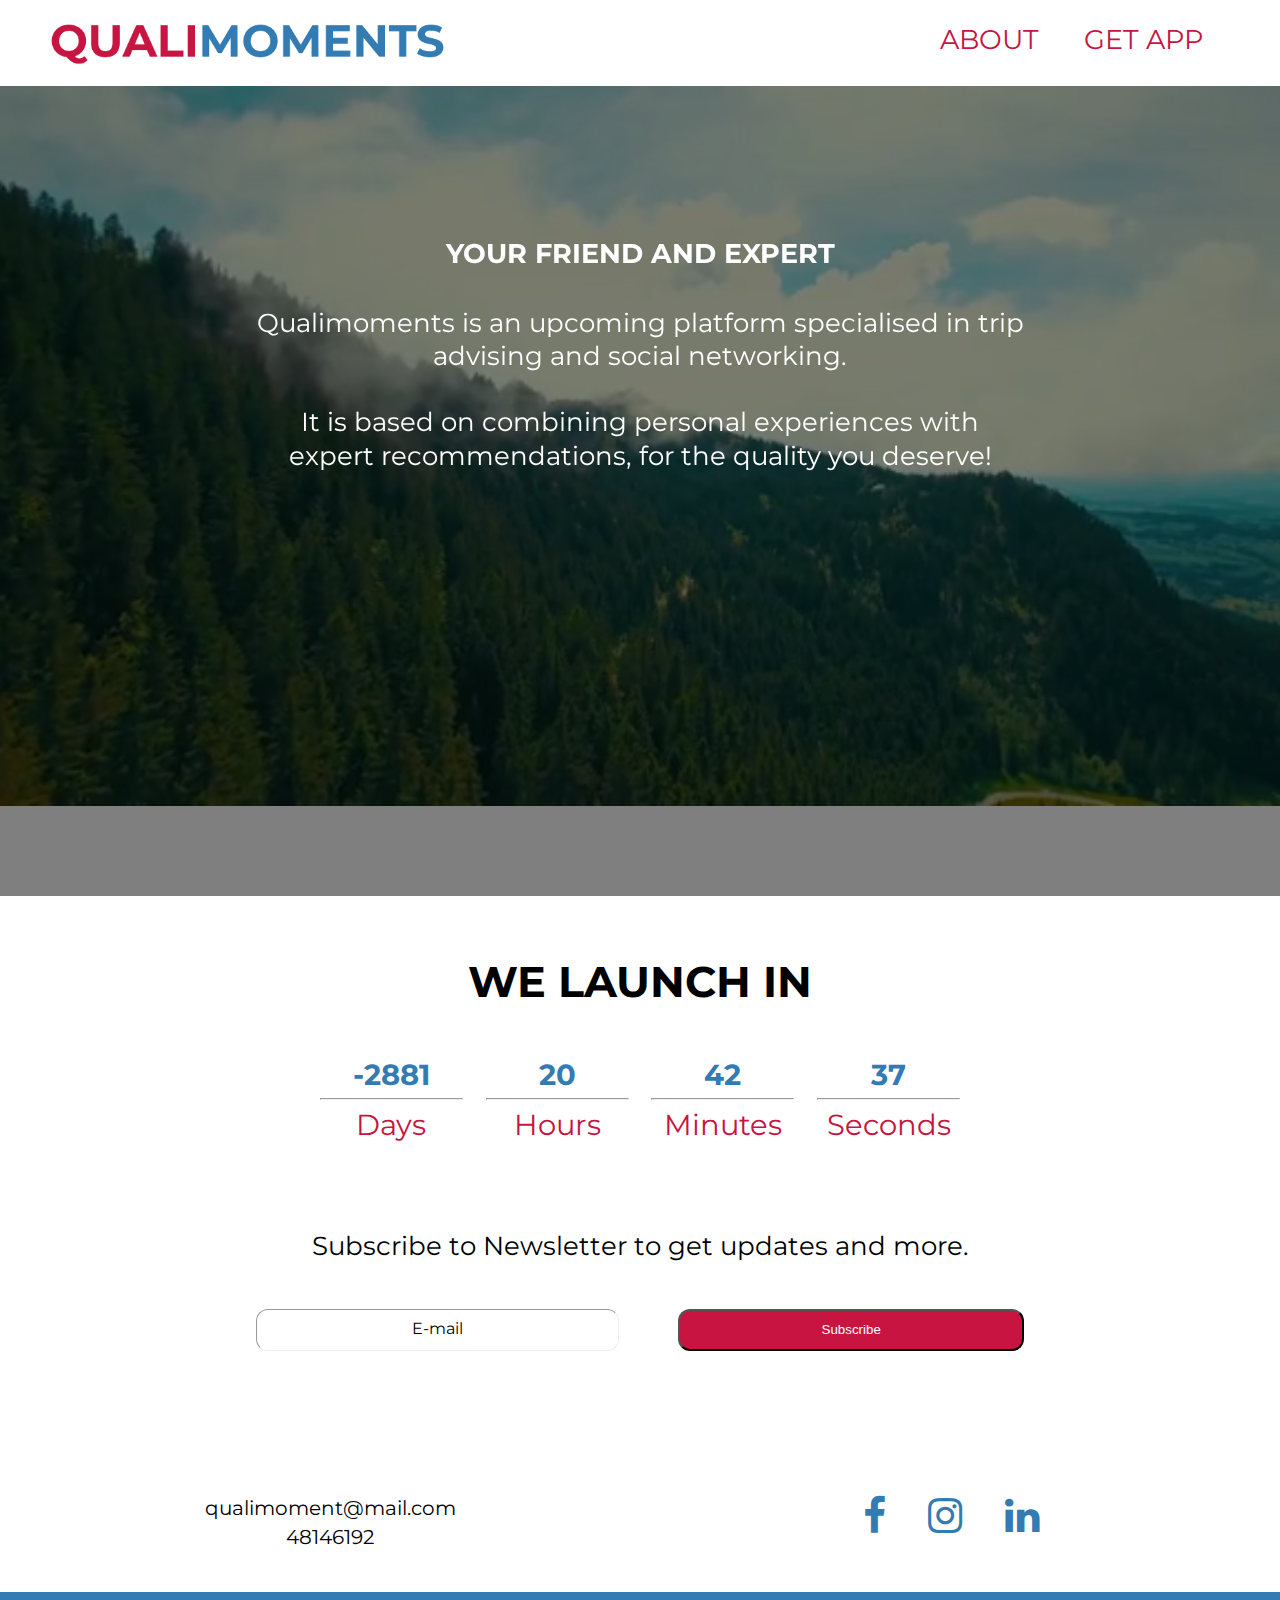
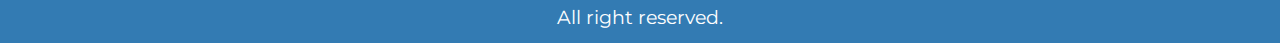
==== commit abc1c647: "the last virsion exept the About list" ====
--- a/interaction/index.html
+++ b/interaction/index.html
@@ -20,99 +20,114 @@
 <body>
 
   <div id="wrapper">
-<!-- the heading of the page -->
+        <!-- the heading of the page -->
 
-      <header class="header">
-      <div id="top">
-      <img id="logo" src="images/logo.svg" alt="qualimoments">
+<header class="header">
+  <div id="top">
+   <a href="index.html"> <img id="logo" src="images/logo.svg" alt="qualimoments"></a>
 
-      <nav class="dropdown">
-      <img id="burger" src="images/menu.png" alt="menu" onclick="myFunction()" class="dropbtn">
-      <ul id="myDropdown" class="dropdown-content">
-      <li><a href="index.html">STORY</a></li>
-      <li ><a href="Community.html">COMMUNITY</a></li>
-      <li><a href="App.html">GET APP</a></li>
+              <!-- the mobile nav -->
+         
+       <nav class="dropdown">
+         <img id="burger" src="images/menu.png" alt="menu" onclick="myFunction()" class="dropbtn">
+         <ul id="myDropdown" class="dropdown-content">
+           <li ><a href="Community.html">ABOUT</a></li>
+           <li><a href="App.html">GET APP</a></li>
       </ul>
       </nav>
           
+           <!-- the tablet & pc nav -->
+          
       <nav id="tablet">
         <ul>
-         <li><a href="index.html">STORY</a></li>
-         <li ><a href="Community.html">COMMUNITY</a></li>
+         <li ><a href="Community.html">ABOUT</a></li>
          <li><a href="App.html">GET APP</a></li>
         </ul>
      </nav>
-      </div>
+    </div>
 
-    </header>
+</header>
     <!-- .header-->
 
-    <main>
-
-    <article>
+<main>
+  <article>
+      
+         <!-- starting the viedo & the text on top of it -->
+      
+    <section id="myVideo">
+     <video autoplay muted loop>
+      <source src="images/video.mp4" type="video/mp4">
+     </video>    
+    <div class="video">
+     <h1 id="quali">YOUR FRIEND AND EXPERT</h1>    
+     <p id="story">Qualimoments is an upcoming platform specialised in trip advising and social networking. <br><br>
+     It is based on combining personal experiences with expert recommendations, for the quality you deserve! 
+     </p>
+    </div>
+   </section>
         
-    <section id="myVideo">
-    <video autoplay muted loop>
-  <source src="images/video.mp4" type="video/mp4">
-</video>    
-    <div class="video">
-       
-    <h1 id="quali">QUALI STORY</h1>    
-    <p id="story">Qualimoments is an upcoming platform specialised in trip advising and social networking. <br><br>
-    Based on combining personal experiences with expert recommendations, for the quality you deserve! 
-
-    </p>
+        <!-- starting the counting down -->  
+      
+   <section id="launch">
+    <h2>WE LAUNCH IN</h2>
+    <div id="clockdiv">
+      <div>
+       <span class="days"></span>
+       <hr>
+       <div class="smalltext">Days</div>
+      </div>
+      <div>
+       <span class="hours"></span>
+       <hr>
+       <div class="smalltext">Hours</div>
+      </div>
+      <div>
+       <span class="minutes"></span>
+       <hr>
+       <div class="smalltext">Minutes</div>
+      </div>
+      <div>
+       <span class="seconds"></span>
+       <hr>
+       <div class="smalltext">Seconds</div>
+      </div>
+    </div>
+   </section>
         
+        <!-- starting the newslwtter-->
+      
+    <section id="keep">
+       <p id="subscribe">Subscribe to Newsletter to get updates and    more.</p>
+       <div id="click">
+         <h4>E-mail</h4>
+         <button>Subscribe</button>
         </div>
-    </section>
-        
-        
-    <section id="launch">
-    <h2>WE LAUNCH IN</h2>
-        <div id="clockdiv">
-  <div>
-    <span class="days"></span>
-      <hr>
-    <div class="smalltext">Days</div>
-  </div>
-  <div>
-    <span class="hours"></span>
-      <hr>
-    <div class="smalltext">Hours</div>
-  </div>
-  <div>
-    <span class="minutes"></span>
-      <hr>
-    <div class="smalltext">Minutes</div>
-  </div>
-  <div>
-    <span class="seconds"></span>
-      <hr>
-    <div class="smalltext">Seconds</div>
-  </div>
-</div>
-    </section>
-    </article>
+              
+     </section>
+</article>
         
     </main>
     <!-- .content -->
 
-    <footer class="footer">
-    <div id="last">
-        <div id=contact>
-    <address><a class="mail" href="mailto:qualimoment@mail.com">qualimoment@mail.com</a>
-    </address>
+<footer class="footer">
+   
+          <!-- starting the contact info -->
     
-    <a  class="mail" href="tel:4814192">48146192</a>
-        </div>
+   <div id="last">
+     <div id=contact>
+     <address><a class="mail" href="mailto:qualimoment@mail.com">qualimoment@mail.com</a>
+     </address>
+     <a  class="mail" href="tel:4814192">48146192</a>
+     </div>
         
-           <ul class="social-buttons">
-                 <li><a href="https://www.facebook.com/qualimoments/" class="social-btn"><i class="fa fa-facebook"></i></a></li><!-- facebook -->
-                 <li><a href="https://www.instagram.com/qualimoments/" class="social-btn"><i class="fa fa-instagram"></i></a></li><!-- instagram -->
-                  <li><a href="https://www.linkedin.com/company/qualimoments" class="social-btn"><i class="fa fa-linkedin"></i></a></li><!-- linkedin -->
-               </ul>
-        </div>
-      <p id="right">All right reserved.</p>
+                    <!-- the SoMe -->
+   <ul class="social-buttons">
+     <li><a href="https://www.facebook.com/qualimoments/" class="social-btn"><i class="fa fa-facebook"></i></a></li><!-- facebook -->
+     <li><a href="https://www.instagram.com/qualimoments/" class="social-btn"><i class="fa fa-instagram"></i></a></li><!-- instagram -->
+     <li><a href="https://www.linkedin.com/company/qualimoments" class="social-btn"><i class="fa fa-linkedin"></i></a></li><!-- linkedin -->
+   </ul>
+  </div>
+  <p id="right">All right reserved.</p>
         
 
       <!-- Based on template from csslayoutgenerator.com -->
--- a/interaction/css/style.css
+++ b/interaction/css/style.css
@@ -1,82 +1,87 @@
 /* Based on template from csslayoutgenerator.com */
 
+/* css animation */
+
 @keyframes slide-up {
-  from {
-    margin-top: 100%;
-    height: 100%; 
-  }
-
-  to {
-    margin-top: 40%;
-    height: 100%;
-  }
+    from {
+        margin-top: 100%;
+        height: 100%;
+    }
+
+    to {
+        margin-top: 40%;
+        height: 100%;
+    }
 }
 
 @keyframes slide-up2 {
-  from {
-    margin-top: 50%;
-    height: 100%; 
-  }
-
-  to {
-    margin-top: 10%;
-    height: 100%;
-  }
+    from {
+        margin-top: 50%;
+        height: 100%;
+    }
+
+    to {
+        margin-top: 10%;
+        height: 100%;
+    }
 }
 
 @keyframes slide-up3 {
-  from {
-    margin-top: 50%;
-    height: 100%; 
-  }
-
-  to {
-    margin-top: 10%;
-    height: 100%;
-  }
+    from {
+        margin-top: 50%;
+        height: 100%;
+    }
+
+    to {
+        margin-top: 12%;
+        height: 100%;
+    }
 }
 
 @keyframes icon {
-  from {
-    margin-top: 50%;
-    height: 100%; 
-  }
-
-  to {
-    margin-top: 10%;
-    height: 100%;
-  }
+    from {
+        margin-top: 50%;
+        height: 100%;
+    }
+
+    to {
+        margin-top: 10%;
+        height: 100%;
+    }
 }
 
 @keyframes icon2 {
-  from {
-    margin-top: 50%;
-    height: 100%; 
-  }
-
-  to {
-    margin-top: -1%;
-    height: 100%;
-  }
+    from {
+        margin-top: 50%;
+        height: 100%;
+    }
+
+    to {
+        margin-top: -1%;
+        height: 100%;
+    }
 }
 
 @keyframes icon3 {
-  from {
-    margin-top: 8%;
-    height: 100%; 
-  }
-
-  to {
-    margin-top: -3%;
-    height: 100%;
-  }
-}
-body {    font-family: 'Montserrat', sans-serif;
-  
+    from {
+        margin-top: 8%;
+        height: 100%;
+    }
+
+    to {
+        margin-top: -3%;
+        height: 100%;
+    }
+}
+
+
+
+body {
+    font-family: 'Montserrat', sans-serif;
 }
 
 strong {
-  font-weight: bold;
+    font-weight: bold;
 }
 
 h1,
@@ -84,72 +89,79 @@
 h3,
 h4,
 h5,
-h6 {
- 
-}
-
-h1 {text-align: center;
-   font-weight: bold; 
-    font-size: 2.8em;  
-}
-
-p{text-align: center;
-   font-size: 1em;
+h6 {}
+
+h1 {
+    text-align: center;
+    font-weight: bold;
+    font-size: 2em;
+}
+
+p {
+    text-align: center;
+    font-size: 1em;
     line-height: 1.3em;
 }
 
-h2 {text-align: center;
-    font-weight: bold; 
-    font-size: 1.5em;  
+h2 {
+    text-align: center;
+    font-weight: bold;
+    font-size: 1.5em;
 }
 
 #wrapper {
-  max-width: 100%;
-  margin: 0 auto;
-}
-
+    max-width: 100%;
+    margin: 0 auto;
+}
+
+
+/* starting the mobile layout */
 
 /* Header
------------------------------------------------------------------------------*/
+---------------------------------------------------------- */
 
 header {
-  height: 3em;
-  background-color: white;
-  padding: 1%;
-  
-}
-
-#logo {width: 90%;
-       grid-area:left;
-       padding-top: 3%;
-}
-
-#burger {width: 12vw;
-         padding-right:13%;
-         padding-top:5%;
-}
-
-#top { display: grid;
-       grid-template-areas:
-       'left left right';
-       padding-left: 3%;
-       padding-right:  3%;
-}
+    height: 3em;
+    background-color: white;
+    padding: 1%;
+
+}
+
+#logo {
+    width: 90%;
+    grid-area: left;
+    padding-top: 3%;
+}
+
+#burger {
+    width: 12vw;
+    padding-right: 13%;
+    padding-top: 5%;
+}
+
+#top {
+    display: grid;
+    grid-template-areas: 'left left right';
+    padding-left: 3%;
+    padding-right: 3%;
+}
+
+
+/*Here goes the dropdown menu*/
 
 .dropdown {
     position: relative;
     display: inline-block;
-    grid-area:right;
-    
-}
-
+    grid-area: right;
+
+}
 
 .dropdown-content {
     display: none;
     position: absolute;
     background-color: white;
     width: 58vh;
-    box-shadow: 0px 8px 16px 0px rgba(0,0,0,0.2);
+    box-shadow: 0px 8px 16px 0px rgba(0, 0, 0, 0.2);
     z-index: 1;
     transform: translateX(-82.8%);
     padding-top: 7%;
@@ -157,41 +169,47 @@
 
 .dropdown-content a {
     color: black;
-    
+
     text-decoration: none;
     display: block;
     text-align: center;
-    
-}
-
-.dropdown-content a:hover {background-color: #ddd}
-
-.show {display:block;}
+}
+
+.dropdown-content a:hover {
+    background-color: #ddd;
+}
+
+.show {
+    display: block;
+}
 
 nav {
-  text-align: right;
-
-}
-
-li { display: inline;
-     margin-bottom: 3%;
+    text-align: right;
+}
+
+li {
+    display: inline;
+    margin-bottom: 3%;
     margin-right: 2%;
-    
-}
-
+}
+
+#tablet {
+    display: none;
+
+}
 
 /* Middle
------------------------------------------------------------------------------*/
-
-#tablet {display: none;
-    
-}
+---------------------------------------------------------- */
+
+/*Here starting the index page */
+
+/*Here goes the video */
 
 #myVideo {
     position: relative;
     text-align: center;
     overflow: hidden;
-    height:100vh;
+    height: 100vh;
 }
 
 .video {
@@ -200,618 +218,701 @@
     background: rgba(0, 0, 0, 0.5);
     color: white;
     height: 100%;
-    
-    
-}
-video{
-    height:100%;
-    transform: translateX(-50%); 
-    
-}
-
-.source{
+}
+
+video {
     height: 100%;
-}
-
-#quali{
+    transform: translateX(-50%);
+}
+
+.source {
+    height: 100%;
+}
+
+/*Here set up the texet on top of the video */
+
+#quali {
     margin-top: 40%;
-    margin-left: 1%;
-    margin-right: 1%;
+    margin-left: 2%;
+    margin-right: 2%;
     animation-name: slide-up;
     animation-duration: 1s;
-}
-
-#story{padding: 5%;
-       margin-top: 3%;
-       font-size: 1.3em;
-   
-}
-
-#launch{
+    font-size: 1.7em;
+}
+
+#story {
+    padding: 5%;
+    margin-top: 3%;
+    font-size: 1.3em;
+}
+
+/*Here goes the counting down*/
+
+#launch {
     margin-top: 7%;
-}
-
-#clockdiv{display:flex;
-         justify-content: space-between;
-         margin-left: 6%;
-         margin-right: 6%;
-    
-         
-}
-
-#clockdiv > div{
-   margin-top: 5%;
+    margin-bottom: 13%;
+}
+
+#clockdiv {
+    display: flex;
+    justify-content: space-between;
+    margin-left: 6%;
+    margin-right: 6%;
+}
+
+#clockdiv > div {
+    margin-top: 5%;
     background-color: white;
     display: inline-block;
     text-align: center;
-    
-}
-
-#clockdiv div > span{
+}
+
+#clockdiv div > span {
     color: #337bb3;
     font-weight: bolder;
     display: inline-block;
-    
-}
-
-.smalltext{
+}
+
+.smalltext {
     padding-top: 2%;
     font-size: 0.7em;
     color: #c71441;
 }
 
-hr {width: 13vw;
-    
-}
-
-
-
-#welcome {margin-top: 2%;
-          
-}
-
-#community {font-size:2em; 
-            margin-top: 5%;
-            margin-bottom: 8%;
-            margin-left: 2%;
-            margin-right: 2%;
-}
-
-
-
-#intro {background-color: #337bb3;
-        color: white;
-        padding-top: 7%;
-        padding-bottom:7%;
-}
-
-
-.page2 {padding: 3%;
-}
-
-
-#reviews {display: flex;
-          flex-wrap: nowrap;
-          text-align: center;
-          width: 100%;
-          overflow-x: auto;
-          margin-left: 4%;
-        
-    }
-#reviews div{min-width:70vw;
-             padding:7%;
-             font-size: 0.8em;
-}
-
-h6 {color:  #c71441;
-    margin-top: 5%;
-    font-weight: bold;
-}
-
-#How {margin-top: 8%;
-}
-
-
-#features {margin-top: 8%;
-           background-color: #337bb3;
-           color: white;
-           text-align: center;
-           padding-bottom: 8%;
-}
-#sign {margin-bottom: 8%;
-       padding-top: 8%;       
-}
-
-
-#get {font-size:2em; 
-            margin-top: 5%;
-            margin-bottom: 8%;
-            margin-left: 2%;
-            margin-right: 2%;
-}
-#blue {text-align: center;}
-
-.icons {
-    color: white;
-    margin-top: 8%;    
-}
-
-
-
-.i {font-weight: bold;  
-    animation-name: icon;
-    animation-duration: 1s;
-}
-
-.fas { margin-right:4%;
-       font-size: 1.4em;    
-}
-
-#keep {margin-top: 8%;
-       text-align: center;    
-}
-
-#subscribe {margin: 5%;
-}
-
-h4 {margin: auto;
+hr {
+    width: 13vw;
+}
+
+#keep {
+    margin-top: 8%;
+    text-align: center;
+}
+
+/*Here goes the Newsletter*/
+
+#subscribe {
+    margin: 5%;
+    padding-left: 3%;
+    padding-right: 3%;
+}
+
+h4 {
+    margin: auto;
     margin-top: 4%;
-    border:1px inset; 
+    border: 1px inset;
     border-radius: 12px;
     max-width: 50%;
     padding-top: 1.5%;
     padding-bottom: 1.5%;
 }
 
-button {background-color:#c71441;
-        color: white;
-        border-radius: 12px;
+button {
+    background-color: #c71441;
+    color: white;
+    border-radius: 12px;
+    width: 50%;
+    padding-top: 1.5%;
+    padding-bottom: 1.5%;
+    margin-top: 2%;
+}
+
+           /*Here starting the About page */
+
+#welcome {
+    margin-top: 2%;
+
+}
+
+#community {
+    font-size: 2em;
+    margin-top: 5%;
+    margin-bottom: 8%;
+    margin-left: 2%;
+    margin-right: 2%;
+}
+
+
+
+#intro {color: black;
+        padding-top: 7%;
+        padding-bottom: 7%;
+        font-size: 1.2em;
+        text-align: center;
+        padding-left:2%;
+        padding-right: 2%;
+}
+
+#intro h2 {padding-bottom: 5%;
+    
+}
+  
+.list { width: 60%;
+        color: #337bb3;
+    
+}
+
+
+.page2 {
+    padding: 3%;
+}
+
+/*Here goes the sign up & feature*/
+
+#features {
+    margin-top: 8%;
+    background-color: #337bb3;
+    color: white;
+    text-align: center;
+    padding-bottom: 8%;
+}
+
+#sign {
+    margin-bottom: 8%;
+    padding-top: 8%;
+}
+
+.icons {
+    color: white;
+    margin-top: 8%;
+}
+
+.i {
+    font-weight: bold;
+    animation-name: icon;
+    animation-duration: 1s;
+}
+
+.fas {
+    margin-right: 4%;
+    font-size: 1.4em;
+}
+
+
+/*Here starting the Get app page */
+
+/*Here goes the pragraph*/
+
+#get {
+    font-size: 2em;
+    margin-top: 5%;
+    margin-bottom: 8%;
+    margin-left: 2%;
+    margin-right: 2%;
+}
+
+#wait {
+    padding: 4%;
+    display: block;
+    margin: auto;
+}
+
+
+/*Here goes the picture of app*/
+
+#app {
+    max-width: 95%;
+    padding-top: 8%;
+    padding-bottom: 8%;
+    display: block;
+    margin: auto;
+}
+
+#mobile {
+    display: none;
+}
+
+/*Here goes the picture of app*/
+
+.download {
+    max-width: 50%;
+    padding-bottom: 8%;
+    display: block;
+    margin-left: auto;
+    margin-right: auto;
+}
+
+#google {
+    max-width: 49%;
+}
+
+/* Footer
+---------------------------------------------------------- */
+
+footer {
+    height: auto;
+    padding-top: 7%;
+    font-size: 0.6em;
+    text-align: center;
+}
+
+/*Here goes contact info*/
+
+.mail {
+    text-decoration: none;
+    font-size: 0.7em;
+    color: black;
+}
+
+#contact {
+    font-size: 2em;
+    margin-bottom: 5%;
+    margin-top: 5%;
+}
+
+/*Here goes Social Media*/
+
+.social-buttons {
+    text-align: center;
+    padding-left: 2%;
+    padding-bottom: 2%;
+}
+
+
+.social-btn {
+    font-size: 3em;
+    margin: 1%;
+    text-align: center;
+    color: #337bb3;
+}
+
+/*Here goes the copyright*/
+
+#right {
+    background-color: #337bb3;
+    color: white;
+    padding-bottom: 2%;
+    padding-top: 2%;
+}
+
+
+
+/* ---560px breaking point between mobile & tablet --- */
+
+@media only screen and (min-width: 560px) {
+    /* gul */
+    /*Here goes the tablet & pc nav*/
+    .dropdown {
+        display: none;
+    }
+
+    #tablet {
+        display: flow-root;
+        margin-top: 5%;
+        grid-area: right;
+    }
+
+    #logo {
+        max-width: 80%;
+
+    }
+
+    #top {
+        display: grid;
+        grid-template-areas: 'left right right';
+        margin-top: 2%;
+    }
+
+    #tablet ul li a {
+        color: #c71441;
+        text-decoration: none;
+        font-size: 0.8em;
+    }
+
+    #tablet a:hover {
+        color: black;
+    }
+
+
+    #tablet ul li {
+        padding: 2%;
+    }
+
+    /*Here goes the viedo*/
+    #myVideo {
+        height: 58vh;
+    }
+
+    video {
+        transform: translateX(0);
+        height: auto;
+        width: 100%
+    }
+
+    .video {
+        height: auto;
+        padding-bottom: 10%;
+    }
+
+    #story {
+        padding: 0%;
+        margin-top: 2%;
+    }
+
+    #quali {
+        margin-top: 13%;
+
+    }
+
+
+
+}
+
+
+/* ---------768px  The tablet breaking point -------- */
+
+@media only screen and (min-width: 768px) {
+    /* gul */
+    .dropdown {
+        display: none;
+    }
+
+
+    /*Here starting the index page */
+    #myVideo {
+        height: 100%;
+        margin-top: 4%;
+    }
+
+
+    .video {
+        height: 100%;
+        margin-top: 0%;
+    }
+
+    #tablet ul li a {
+        color: #c71441;
+        text-decoration: none;
+        font-size: 1.3em;
+    }
+
+    #top {
+        margin-top: 1%;
+   }
+
+    #quali {
+        margin-top: 13%;
+        margin-left: 0%;
+        margin-right: 0%;
+        animation: slide-up2;
+        animation-duration: 1s;
+    }
+
+    #story {
+        font-size: 1.5em;
+        margin-top: 5%;
+
+    }
+
+    #launch {
+        margin-bottom: -2%;
+        margin-top: 5%;
+    }
+
+    #clockdiv {
+        margin-left: 25%;
+        margin-right: 25%;
+        margin-top: 4%;
+    }
+
+    #clockdiv div > span {
+        font-size: 1.2em;
+    }
+
+    hr {
+        width: 10vw;
+    }
+
+
+    .smalltext {
+        font-size: 1.2em;
+    }
+
+    #click {
+        display: flex;
+        justify-content: space-between;
+        padding-left: 23%;
+        padding-right: 23%;
+        margin-top: 1%;
+    }
+
+    button {
+        width: 45%;
+        margin-top: 1%;
+        margin-bottom: 1%;
+    }
+
+    h4 {
+        width: 45%;
+        margin: 0%;
+        margin-top: 1%;
+        margin-bottom: 1%;
+    }
+
+    #keep {
+        margin-bottom: -2%;
+        margin-top: 11%;
+    }
+
+
+    /*Here starting About page */
+    #intro {
+        font-size: 1.3em;
+        padding-top: 3%;
+        padding-bottom: 3%;
+
+    }
+
+
+    #three {
+        display: flex;
+        justify-content: space-around;
+        font-size: 1.1em;
+    }
+
+    #sign {
+        padding-top: 5%;
+        margin-bottom: 5%;
+    }
+
+    .icons {
+        margin-top: 2%;
+        width: 29%;
+        animation-name: icon2;
+        animation-duration: 1s;
+    }
+
+
+    .i {
+        margin-bottom: 2%;
+
+
+    }
+
+    /*Here starting About page */
+    #wait {
+        font-size: 1.5em;
+        max-width: 77%;
+        padding-top: 0%;
+    }
+    #app {
+        width: 60%;
+        padding: 0%;
+
+    }
+
+    #subscribe {
+        margin: 3%;
+
+    }
+
+    #google {
+        height: 3em;
+        max-width: 20%;
+        padding-left: 20%;
+
+    }
+
+    #apple {
+        max-width: 20%;
+        height: 3em;
+        padding-right: 20%;
+
+    }
+    #stores {
+        display: flex;
+        justify-content: space-around;
+        margin-top: 5%;
+
+    }
+
+    .download {
+        padding-bottom: 0%;
+        margin-right: 0%;
+        margin-left: 0%;
+    }
+
+
+    /*Here goes the footer*/
+    #last {
+        display: flex;
+        justify-content: space-between;
+        margin-left: 16%;
+        margin-right: 16%;
+    }
+
+
+    .social-buttons {
+        font-size: 0.9em;
+        margin-top: 4%;
+        padding-top: 1.5%;
         width: 50%;
-        padding-top: 1.5%;
-        padding-bottom: 1.5%;
+        text-align: right;
+    }
+
+    .social-btn {
+        padding-right: 5%;
+    }
+
+
+    #right {
+        font-size: 1.4em;
+    }
+
+    .footer {
         margin-top: 2%;
-    
-}
-
-#wait { padding: 4%;
+
+    }
+
+}
+
+/* ------- 1000px  The pc breaking point --------- */
+
+@media only screen and (min-width: 1000px) {
+    /* gul */
+    /*Here Here goes the header */
+    .header {
+        padding-bottom: 1%;
+    }
+
+    #logo {
+        padding-top: 0%;
+    }
+
+    #tablet {
+        margin-top: 2%;
+        font-size: 1.3em;
+    }
+
+
+    #top {margin-top: 0%;
+          
+    }
+
+    /*Here starting the index page */
+    #story {
+        font-size: 1.6em;
+        width: 60%;
+        border: 1px none #000000;
+        word-break: normal;
         display: block;
         margin: auto;
-}
-
-#app {max-width: 95%;
-      padding-top:8%;
-      padding-bottom:8%;
-      display: block;
-      margin: auto;
-    }
-#mobile {display: none;}
-
-.download {max-width: 50%;
-           padding-bottom: 8%;
-           display: block;
-           margin-left: auto;
-           margin-right: auto;
-          
-}
-#google {max-width: 49%;}
-
-/* Footer
------------------------------------------------------------------------------*/
-
-footer {
-  height: auto;
-  padding-top: 7%;
-  font-size: 0.6em;
-  
-  text-align: center;
-  
-}
-
-#right { background-color:  #337bb3;
-         color: white;
-         padding-bottom: 2%;
-         padding-top: 2%;}
-
-
-.mail {text-decoration: none;
-       font-size: 0.7em;  
-       color: black; 
-    
-}
-#contact {font-size: 2em;
-          margin-bottom:5%;
-          margin-top: 5%;
-          
-}
-
-/*Here goes Social Media*/
-.social-buttons {text-align: center;
-padding-left: 2%;
-padding-bottom: 2%;
-}
-
-
-.social-btn {font-size: 3em;
-margin: 1%;
-text-align: center;
-color: #337bb3;
-}
-
-   /* ---------560px -------- */
-@media only screen and (min-width: 560px) { /* gul */
-    
-.dropdown {display: none;
-}
-     
- #tablet {display: flow-root;
-          margin-top: 5%; 
-          grid-area:right;           
-}
-    
-#logo { max-width: 80%;
-        
-    }
-    
-#top{display: grid;
-     grid-template-areas:
-     'left right right';
-     margin-top: 2%;
-        
-}    
-#tablet ul li a {
-        color: #c71441;
-        text-decoration: none;
-        font-size:0.8em; 
-}
-    
-#tablet a:hover{color: black;
-}
-    
-
-    
- #tablet ul li {padding: 2%;
-}
-    
-       
-#myVideo {height:58vh; 
-}
-  
-video{transform: translateX(0);
-    height:auto;
-    width:100%
-    }
-.video {height: auto; 
-        padding-bottom: 10%;
-}
-    
-    #story{padding: 0%;
-       margin-top: 2%;
-}
-
-#quali {
-        margin-top: 13%;
-        
-    }
-    
-
-    
-}
-    
-    /* ---------768px -------- */
-@media only screen and (min-width: 768px) { /* gul */
-
- #myVideo {height:68vh; 
-}
-   
-
-.video {height: 100%;
+        margin-top: 3%;
+    }
+
+    #myVideo { margin-top: 1%;
+        height: 90vh;
+    }
+
+    .video {
+        width: 100%;
+    }
+
+    #quali {
+        margin-top: 12%;
+        animation-name: slide-up3;
+        animation-duration: 1s;
+    }
+
+    #launch h2 {
+        font-size: 2.7em;
+        margin-bottom: 2%;
+
+    }
+
+
+    #clockdiv div > span {
+        font-size: 1.8em;
+    }
+
+    hr {
+        width: 11vw;
+    }
+
+
+    .smalltext {
+        font-size: 1.8em;
+    }
+
+    #clockdiv {
         margin-top: 0%;
-            
-}
-    
-#tablet ul li a {
-        color: #c71441;
-        text-decoration: none;
-        font-size:1.3em; 
-}
-    
-#top {margin-top: 1%;
-        
-    }
-    
-#quali{margin-top: 10%;
-       margin-left:  0%;
-       margin-right:  0%;
-    animation: slide-up2;
-    animation-duration: 1s;
-}
-    
-#story {font-size: 1.5em;
-        
- }  
-    
-#launch{margin-bottom: -2%;
-}    
-    
-#clockdiv{margin-left: 25%;
-          margin-right: 25%;
-          margin-top: 4%;
-}
-    
-#clockdiv div > span{ font-size: 1.2em;
-}
-    
-hr {width: 10vw;
-}
-
-    
-.smalltext{font-size: 1.2em;
-}
-
-#intro {font-size: 1.3em;
-        padding-top: 3%;
-        padding-bottom:3%;
-        
-}
-#How {margin-bottom: 8%;} 
-   
-#reviews {margin-left: 0%;
-          
-}
-    
-#reviews div{min-width:60vw;
-             padding:2%;
-             padding-top: 0%;
-             font-size:1em;
-}
-#three {display: flex;
-        justify-content: space-around;
-        font-size: 1.1em;
-}
-    
-#sign {padding-top:5%; 
-       margin-bottom: 5%;
-}
-    
-.icons {margin-top:2%;
-       width: 29%;
-       animation-name: icon2;
-       animation-duration: 1s;
-}
-    
-    
-.i {margin-bottom: 2%;
-    
-        
-    }
-    
-#click {display: flex;
-        justify-content: space-between;
-        padding-left:23%;
-        padding-right: 23%;
-        margin-top: 1%;
-}
-    
-button {width:45%;
+    }
+
+
+    button {
+        max-width: 47%;
         margin-top: 1%;
         margin-bottom: 1%;
-}       
-h4 {width: 45%;
-    margin: 0%;
-    margin-top: 1%;
-    margin-bottom: 1%;
-    } 
-    
-#keep{margin-bottom: -2%;
-    
-    }
-
-#wait {font-size: 1.5em;
-       max-width: 77%;
-       padding-top: 0%;
-}    
-#app {width: 60%;
-      padding: 0%;
-    
-}
-    
-#subscribe{margin:3%;
-        
-    }
-    
-#google{height: 3em;
-        max-width: 20%;
+    }
+
+    h4 {
+        width: 47%;
+        margin: 0%;
+        margin-top: 1%;
+        margin-bottom: 1%;
+    }
+
+
+    #click {
         padding-left: 20%;
-        
-} 
-    
-#apple { max-width: 20%;
-         height: 3em;
-         padding-right: 20%;
-        
-    }   
-#stores {display: flex;
-         justify-content: space-around;
-         margin-top:5%; 
-     
-}
-    
-.download {
-           padding-bottom: 0%;
-           margin-right: 0%;
-           margin-left: 0%;
-    } 
-    
-
-    
-#last {display: flex;
-       justify-content: space-between;
-       margin-left: 16%;
-       margin-right: 16%;
-} 
-    
-   
-
-.social-buttons {font-size: 0.9em;
-                 margin-top: 4%;
-                 padding-top:1.5%;
-                 width: 50%;
-                 text-align: right;
-}
-    
-    .social-btn{padding-right: 5%;}
-        
-    
-#right {font-size: 1.4em;}
-    
-.footer {
-          margin-top: 2%;
-         
-}
-}
-
-   /* ---------- 1000px ----------- */
-@media only screen and (min-width: 1000px) { /* gul */
-
-.header{ 
-        padding-bottom: 1%;
-}
-    
-#logo {padding-top: 0%;
-}
-    
-#tablet {margin-top: 2%;
-         font-size: 1.3em;
-}
-    
-
-#top {margin-top: 0%;}
-
-#story { font-size: 1.6em;
-         width: 60%;
-         border: 1px none #000000;
-         word-break: normal;
-    display: block;
-    margin: auto;
-    margin-top: 3%;
-        
-    }  
-    
-#myVideo {height:90vh; 
-}
-    .video {width: 100%;}
-    
-#quali {margin-top: 12%;
-    animation-name: slide-up3;
-        animation-duration: 1s;
-    }
-#launch h2 {font-size:2.7em;
-    
-}
-    
-   
-#clockdiv div > span{ font-size: 1.8em;
-}
-    
-hr {width: 11vw;
-}
-
-    
-.smalltext{font-size: 1.8em;
-}
-    
-  #community {font-size:2.3em; 
-            margin-top: 3%;
-            margin-bottom: 3%;
-            
-}
-    
-#intro {padding-top: 0.5%;
-        padding-bottom:0.5%;
-}
-    
-#intro p{display: block;
+        padding-right: 20%;
+        margin-top: 1%;
+    }
+
+
+    #keep {margin-top: 9%;
+    }
+
+    #subscribe {
+        font-size: 1.6em;
+
+    }
+    /*Here starting the About page */
+    #community {
+        font-size: 2.3em;
+        margin-top: 3%;
+        margin-bottom: 3%;
+    }
+
+    #intro {
+        padding-top: 0.5%;
+        padding-bottom: 0.5%;
+    }
+
+    #intro p {
+        display: block;
         margin: auto;
         max-width: 70%;
-        font-size:1.3em; 
-    }
-#welcome {margin-top: 2%;
-    }
-    
-#How { font-size: 2em;
-       margin-top: 4%;
-       margin-bottom: 4%;
-}
-    
-#reviews div{min-width:30vw;
-            
-             
-             font-size:1.2em;
-}
-    
-    
-::-webkit-scrollbar {
-    width: 12px;
-}
- 
-::-webkit-scrollbar-track {
-    -webkit-box-shadow: inset 0 0 6px rgba(0,0,0,0.3); 
-    border-radius: 10px;
-}
- 
-::-webkit-scrollbar-thumb {
-    border-radius: 10px;
-    -webkit-box-shadow: inset 0 0 6px rgba(0,0,0,0.5); 
-}
-    
-#sign {font-size: 2em;
-       padding-top:4%;
-}
- 
-#features {margin-top: 4%;
-           padding-bottom: 4%;
-           
-}
-    
-.icons {margin-top:0%;
+        font-size: 1.3em;
+    }
+
+    #welcome {
+        margin-top: 2%;
+    }
+
+    #sign {
+        font-size: 2em;
+        padding-top: 4%;
+    }
+
+    #features {
+        margin-top: 4%;
+        padding-bottom: 4%;
+    }
+
+    .icons {
+        margin-top: 0%;
         max-width: 33%;
         animation-name: icon3;
         animation-duration: 1s;
-        
-}
- 
-    
-.i {font-size: 1.3em;
-}
-
-button {max-width:47%;
-        margin-top: 1%;
-        margin-bottom: 1%;
-}       
-h4 {width: 47%;
-    margin: 0%;
-    margin-top: 1%;
-    margin-bottom: 1%;
-    } 
-    
-    
-#click {
-        padding-left:20%;
-        padding-right:20%;
-        margin-top: 1%;
-}
-
-        
-#keep { margin-top: 4%;
-}
- 
-#keep h2 {font-size: 2em;
-    }  
-#subscribe {font-size: 1.6em;
-        
-    }
-#contact {font-size: 3em;
-}
+    }
+
+
+    .i {
+        font-size: 1.3em;
+    }
+
+
+    /*Here starting the About page */
     /*
 .get {grid-area: menu;} 
 #wait{grid-area: left;
@@ -832,62 +933,96 @@
 }    
     
     #mobile {display: none;} */
-   
- #article{ display: flex;
-           justify-content: space-around;
-          margin-top: 8%;
-          padding-left: 8%;
-          padding-right: 8%;
-    }
- #app{ display: none;}
-
-
-  
-  #get {font-size:2.3em; 
+    #article {
+        display: flex;
+        justify-content: space-around;
+        margin-top: 8%;
+        padding-left: 8%;
+        padding-right: 8%;
+    }
+
+    #app {
+        display: none;
+    }
+
+    #get {
+        font-size: 2.3em;
         margin-top: 3%;
         margin-bottom: 3%;
-       text-align: left;
-       margin-left: 0%;
-            
-}
-
-    
-#wait {text-align: left;
-       margin: 0%;
-       padding-left: 0%;
-}
-#google {padding-left: 0%;
-         max-width: 100%;}
-
-#apple {max-width: 100%;}
-    
-#flex { max-width: 50%; 
-        }
- 
-#mobile {display: flow-root;
+        text-align: left;
+        margin-left: 0%;
+    }
+
+
+    #wait {
+        text-align: left;
+        margin: 0%;
+        padding-left: 0%;
+    }
+
+    #google {
+        padding-left: 0%;
+        max-width: 100%;
+    }
+
+    #apple {
+        max-width: 100%;
+    }
+
+    #flex {
+        max-width: 50%;
+    }
+
+    #mobile {
+        display: flow-root;
         width: 50%;
-          
-}
-.download {padding-right: 15%;} 
-  
-
-.social-buttons{font-size: 1.4em;
-    
-}
-    
-   
-    
-.social-buttons li a:hover{color:#7bacd2; }
-    
-
-    
- #right { font-size: 2em;
-          padding-top: 1%;
-          padding-bottom: 1%;
-          
-}
-    
-#appfooter {padding-top: 2%;}
-
-  
-}    +    }
+
+    .download {
+        padding-right: 15%;
+    }
+
+
+    /*Here goes the footer*/
+    #contact {
+        font-size: 3em;
+    }
+
+
+    .social-buttons {
+        font-size: 1.4em;
+    }
+
+
+
+    .social-buttons li a:hover {
+        color: #7bacd2;
+    }
+
+    #right {
+        font-size: 2em;
+        padding-top: 1%;
+        padding-bottom: 1%;
+    }
+
+
+    #appfooter {
+        padding-top: 2%;
+    }
+
+
+    ::-webkit-scrollbar {
+        width: 12px;
+    }
+
+    ::-webkit-scrollbar-track {
+        -webkit-box-shadow: inset 0 0 6px rgba(0, 0, 0, 0.3);
+        border-radius: 10px;
+    }
+
+    ::-webkit-scrollbar-thumb {
+        border-radius: 10px;
+        -webkit-box-shadow: inset 0 0 6px rgba(0, 0, 0, 0.5);
+    }
+
+}
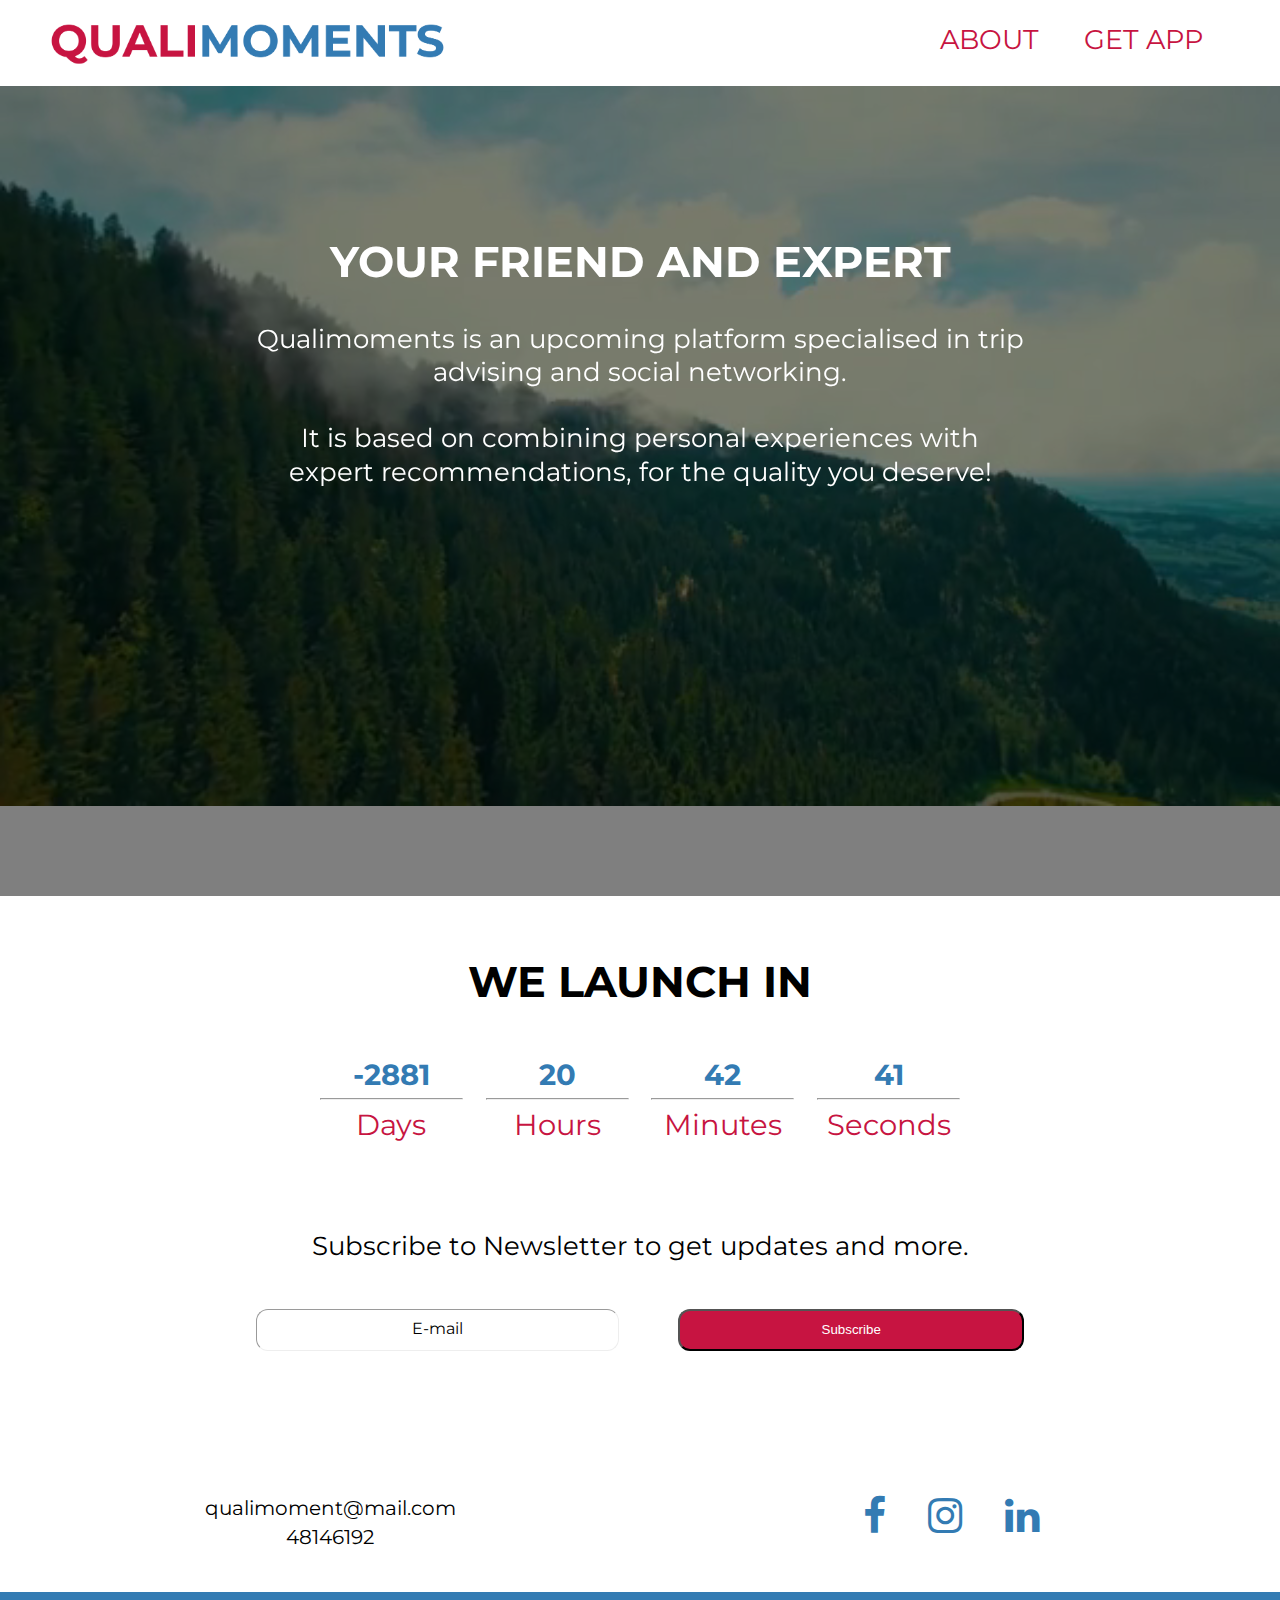
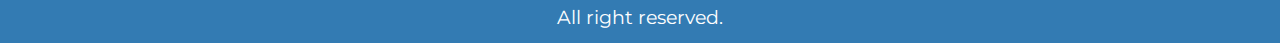
==== commit ada80de9: "the final virsion befor handing in" ====
--- a/interaction/index.html
+++ b/interaction/index.html
@@ -31,8 +31,8 @@
        <nav class="dropdown">
          <img id="burger" src="images/menu.png" alt="menu" onclick="myFunction()" class="dropbtn">
          <ul id="myDropdown" class="dropdown-content">
-           <li ><a href="Community.html">ABOUT</a></li>
-           <li><a href="App.html">GET APP</a></li>
+           <li ><a href="about.html">ABOUT</a></li>
+           <li><a href="app.html">GET APP</a></li>
       </ul>
       </nav>
           
@@ -40,8 +40,8 @@
           
       <nav id="tablet">
         <ul>
-         <li ><a href="Community.html">ABOUT</a></li>
-         <li><a href="App.html">GET APP</a></li>
+         <li ><a href="about.html">ABOUT</a></li>
+         <li><a href="app.html">GET APP</a></li>
         </ul>
      </nav>
     </div>
--- a/interaction/css/style.css
+++ b/interaction/css/style.css
@@ -316,7 +316,7 @@
     margin-top: 2%;
 }
 
-           /*Here starting the About page */
+/*Here starting the About page */
 
 #welcome {
     margin-top: 2%;
@@ -325,29 +325,36 @@
 
 #community {
     font-size: 2em;
-    margin-top: 5%;
-    margin-bottom: 8%;
+    margin-top: 7%;
+    margin-bottom: 3%;
     margin-left: 2%;
     margin-right: 2%;
 }
 
 
 
-#intro {color: black;
-        padding-top: 7%;
-        padding-bottom: 7%;
-        font-size: 1.2em;
-        text-align: center;
-        padding-left:2%;
-        padding-right: 2%;
-}
-
-#intro h2 {padding-bottom: 5%;
-    
-}
-  
-.list { width: 60%;
-        color: #337bb3;
+#intro {
+    color: black;
+    padding-top: 7%;
+    padding-bottom: 4%;
+    font-size: 1.1em;
+    text-align: center;
+
+}
+
+#intro h2 {
+    padding-bottom: 6%;
+    padding-top: 6%;
+
+    margin-bottom: 9%;
+    background-color: #337bb3;
+    color: white;
+}
+
+
+
+.list {
+    width: 60%;
     
 }
 
@@ -587,7 +594,7 @@
 
     #top {
         margin-top: 1%;
-   }
+    }
 
     #quali {
         margin-top: 13%;
@@ -654,15 +661,33 @@
     }
 
 
-    /*Here starting About page */
+    /*-------Here starting About page --------*/
     #intro {
         font-size: 1.3em;
         padding-top: 3%;
+        padding-bottom: 0%;
+    }
+    #intro h2 {
         padding-bottom: 3%;
-
-    }
-
-
+        padding-top: 3%;
+        margin-bottom: 5%;
+        
+    }
+
+
+
+    #intro h6 {
+
+        text-align: center;
+        font-size: 1.1em;
+
+    }
+
+
+
+    #features {
+        margin-top: 6%;
+    }
     #three {
         display: flex;
         justify-content: space-around;
@@ -688,7 +713,7 @@
 
     }
 
-    /*Here starting About page */
+    /*Here starting get the app page */
     #wait {
         font-size: 1.5em;
         max-width: 77%;
@@ -784,8 +809,9 @@
     }
 
 
-    #top {margin-top: 0%;
-          
+    #top {
+        margin-top: 0%;
+
     }
 
     /*Here starting the index page */
@@ -799,7 +825,8 @@
         margin-top: 3%;
     }
 
-    #myVideo { margin-top: 1%;
+    #myVideo {
+        margin-top: 1%;
         height: 90vh;
     }
 
@@ -811,6 +838,9 @@
         margin-top: 12%;
         animation-name: slide-up3;
         animation-duration: 1s;
+        font-size: 2.7em;
+        font-weight: bolder;
+
     }
 
     #launch h2 {
@@ -820,7 +850,7 @@
     }
 
 
-    #clockdiv div > span {
+    #clockdiv div span {
         font-size: 1.8em;
     }
 
@@ -859,7 +889,8 @@
     }
 
 
-    #keep {margin-top: 9%;
+    #keep {
+        margin-top: 9%;
     }
 
     #subscribe {
@@ -868,7 +899,7 @@
     }
     /*Here starting the About page */
     #community {
-        font-size: 2.3em;
+        font-size: 2.7em;
         margin-top: 3%;
         margin-bottom: 3%;
     }
@@ -878,13 +909,11 @@
         padding-bottom: 0.5%;
     }
 
-    #intro p {
-        display: block;
-        margin: auto;
-        max-width: 70%;
-        font-size: 1.3em;
-    }
-
+    #intro h6 {font-size: 1.5em;
+                }
+    
+    .list {width: 40%;}
+    
     #welcome {
         margin-top: 2%;
     }
@@ -946,7 +975,7 @@
     }
 
     #get {
-        font-size: 2.3em;
+        font-size: 2.7em;
         margin-top: 3%;
         margin-bottom: 3%;
         text-align: left;
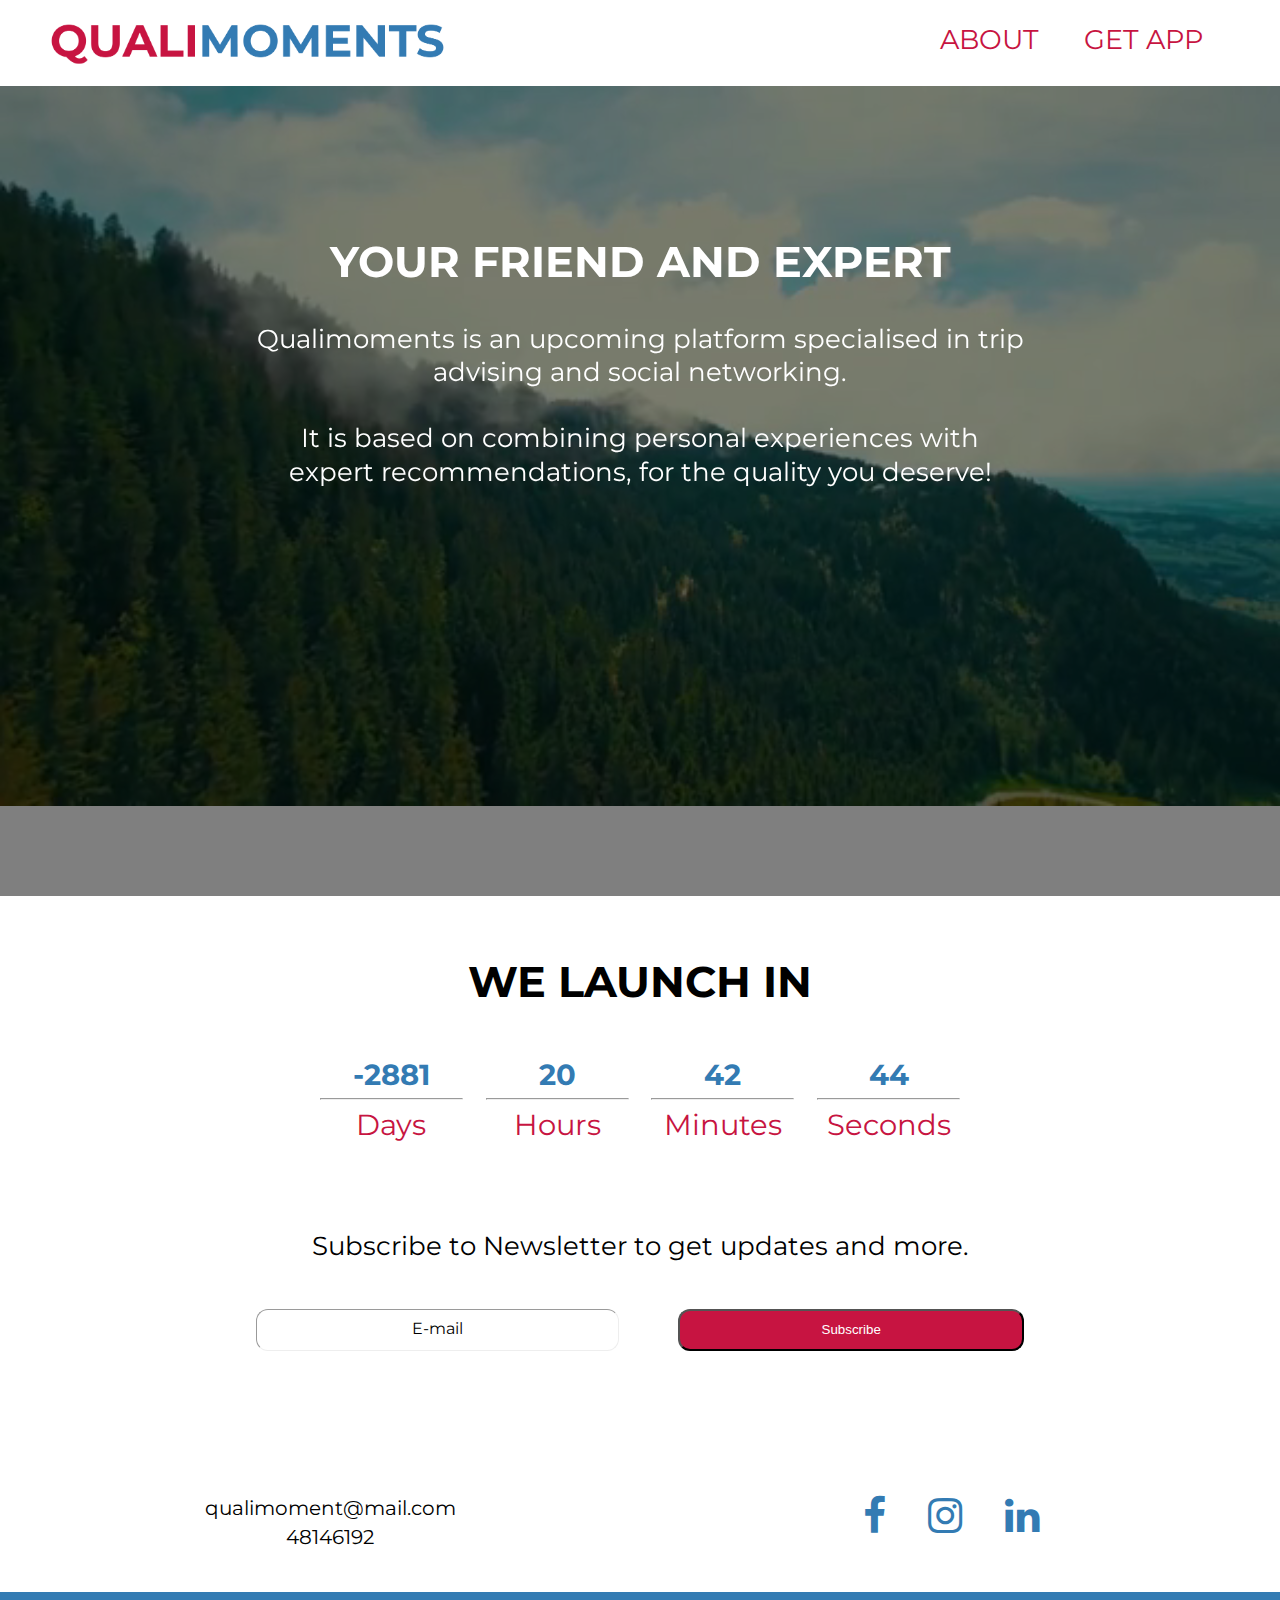
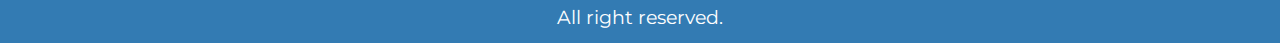
==== commit 59fb7b87: "Added the description & key wards + change the title for the about version" ====
--- a/interaction/index.html
+++ b/interaction/index.html
@@ -7,8 +7,8 @@
   <!--[if lt IE 9]><script src="https://cdnjs.cloudflare.com/ajax/libs/html5shiv/3.7.3/html5shiv.min.js"></script><![endif]-->
   <title>Qualimoments</title>
   <meta name="viewport" content="width=device-width, initial-scale=1">
-  <meta name="keywords" content="" />
-  <meta name="description" content="" />
+  <meta name="keywords" content="Qualimoments, trip advising, lifestyle, reviews, home page, website" />
+  <meta name="description" content=" Upcoming platform specialised in trip advising and social networking." />
   <link href="css/reset.css" rel="stylesheet">
   <link href="css/style.css" rel="stylesheet">
   <link href="https://fonts.googleapis.com/css?family=Montserrat" rel="stylesheet">
--- a/interaction/css/style.css
+++ b/interaction/css/style.css
@@ -575,6 +575,7 @@
 
 
     /*Here starting the index page */
+    
     #myVideo {
         height: 100%;
         margin-top: 4%;
@@ -662,6 +663,7 @@
 
 
     /*-------Here starting About page --------*/
+    
     #intro {
         font-size: 1.3em;
         padding-top: 3%;
@@ -732,13 +734,13 @@
 
     #google {
         height: 3em;
-        max-width: 20%;
+        max-width: 35%;
         padding-left: 20%;
 
     }
 
     #apple {
-        max-width: 20%;
+        max-width: 35%;
         height: 3em;
         padding-right: 20%;
 
@@ -926,6 +928,7 @@
     #features {
         margin-top: 4%;
         padding-bottom: 4%;
+        margin-bottom: -8%;
     }
 
     .icons {
@@ -941,27 +944,13 @@
     }
 
 
-    /*Here starting the About page */
-    /*
-.get {grid-area: menu;} 
-#wait{grid-area: left;
-       margin: 0%;
-       padding: 0%;
-}
-#app {grid-area: right;
-      margin: 0%;
-      display:inline-block;
-       }
-#stores {grid-area: bottom;}
-        
-#article {display: grid;
-        grid-template-areas:
-         'menu  right'
-         'left  right'
-         'bottom  right';
-}    
+    /*Here starting Get the app page */
+   
     
-    #mobile {display: none;} */
+    #mobile {display: none;} 
+    
+    
+    
     #article {
         display: flex;
         justify-content: space-around;
